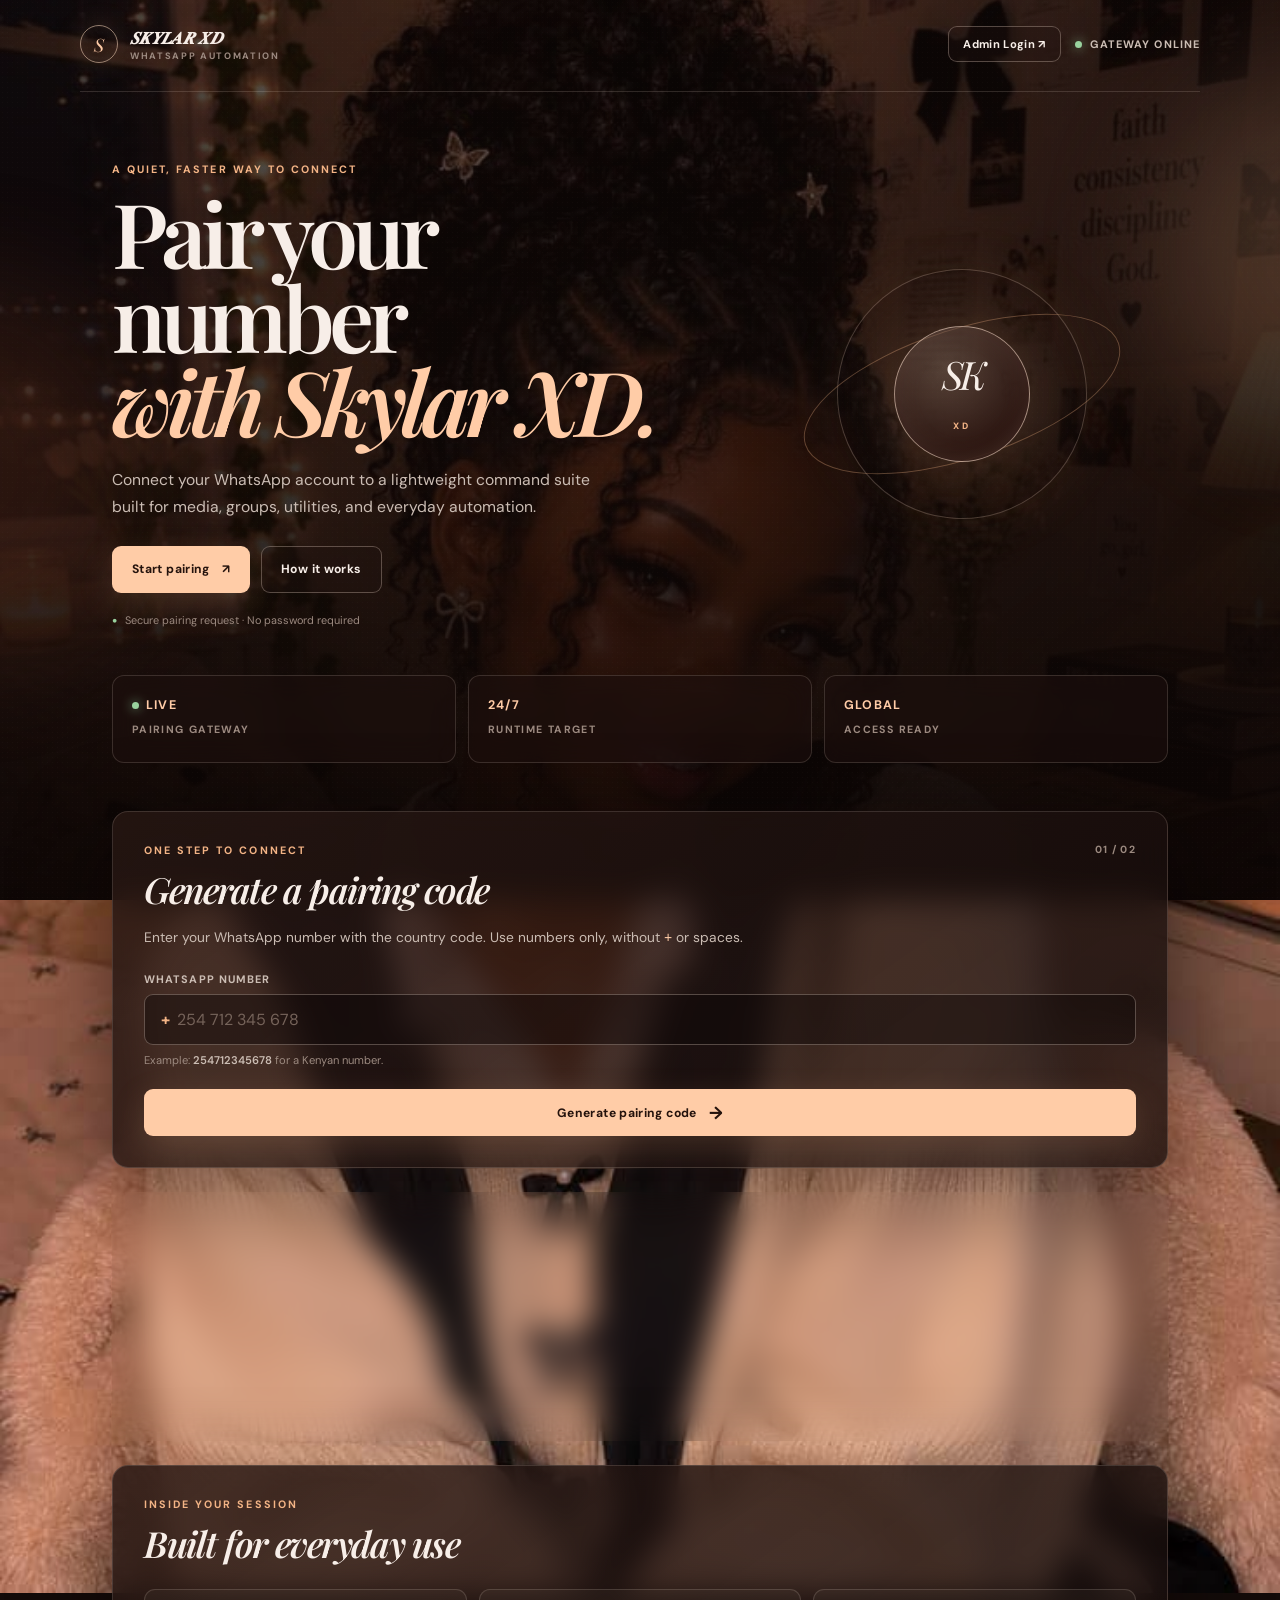
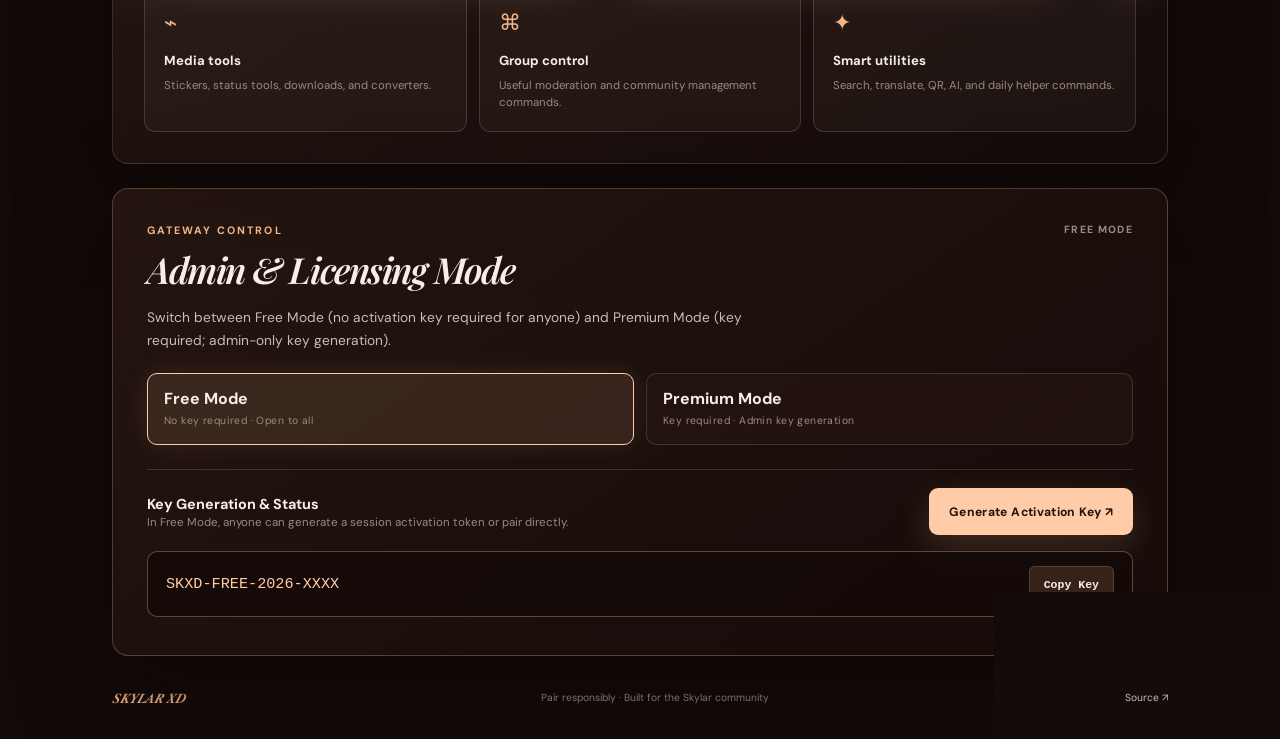
==== index.html @ b1ad7697 "Add Admin Login button to public portal header" ====
<!doctype html>
<html lang="en">
  <head>
    <meta charset="UTF-8" />
    <meta name="viewport" content="width=device-width, initial-scale=1.0" />
    <meta name="theme-color" content="#17100f" />
    <meta name="description" content="Skylar XD WhatsApp pairing portal." />
    <title>𝑺𝑲𝒀𝑳𝑨𝑹 𝑿𝑫 · Pairing Portal</title>
    <link rel="preconnect" href="https://fonts.googleapis.com" />
    <link rel="preconnect" href="https://fonts.gstatic.com" crossorigin />
    <link href="https://fonts.googleapis.com/css2?family=DM+Sans:wght@400;500;600;700&family=Playfair+Display:ital,wght@0,600;1,600;1,700&display=swap" rel="stylesheet" />
    <link rel="stylesheet" href="./styles.css" />
  </head>
  <body>
    <div class="ambient ambient-left" aria-hidden="true"></div>
    <div class="ambient ambient-right" aria-hidden="true"></div>
    <main class="shell">
      <header class="topbar">
        <a class="brand" href="./" aria-label="Skylar XD home">
          <span class="brand-mark">S</span>
          <span class="brand-copy">
            <strong>𝑺𝑲𝒀𝑳𝑨𝑹 𝑿𝑫</strong>
            <small>WHATSAPP AUTOMATION</small>
          </span>
        </a>
        <div style="display: flex; align-items: center; gap: 14px;">
          <a class="button ghost" href="./admin.html" style="min-height: 36px; padding: 0 14px; font-size: 0.7rem;">Admin Login ↗</a>
          <span class="online-pill"><i></i> Gateway online</span>
        </div>
      </header>

      <section class="hero" aria-labelledby="page-title">
        <div class="hero-copy">
          <p class="eyebrow">A quiet, faster way to connect</p>
          <h1 id="page-title">Pair your number<br /><em>with Skylar XD.</em></h1>
          <p class="hero-text">Connect your WhatsApp account to a lightweight command suite built for media, groups, utilities, and everyday automation.</p>
          <div class="hero-actions">
            <a class="button primary" href="#pair">Start pairing <span>↗</span></a>
            <a class="button ghost" href="#how-it-works">How it works</a>
          </div>
          <div class="micro-proof"><span>●</span> Secure pairing request · No password required</div>
        </div>
        <div class="hero-orbit" aria-hidden="true">
          <div class="orbit-ring ring-one"></div>
          <div class="orbit-ring ring-two"></div>
          <div class="orbit-core"><span>SK</span><small>XD</small></div>
        </div>
      </section>

      <section class="stat-row" aria-label="Skylar XD status">
        <article class="stat-card"><strong><i class="live-dot"></i>LIVE</strong><span>pairing gateway</span></article>
        <article class="stat-card"><strong>24/7</strong><span>runtime target</span></article>
        <article class="stat-card"><strong>GLOBAL</strong><span>access ready</span></article>
      </section>

      <section class="pair-card" id="pair" aria-labelledby="pair-title">
        <div class="section-heading">
          <div>
            <p class="eyebrow">One step to connect</p>
            <h2 id="pair-title">Generate a pairing code</h2>
          </div>
          <span class="step-badge">01 / 02</span>
        </div>
        <p class="section-text">Enter your WhatsApp number with the country code. Use numbers only, without <code>+</code> or spaces.</p>
        <form id="pair-form" novalidate>
          <label for="phone">WhatsApp number</label>
          <div class="phone-field">
            <span class="field-prefix">+</span>
            <input id="phone" name="phone" type="tel" inputmode="numeric" autocomplete="tel" placeholder="254 712 345 678" aria-describedby="phone-help" required />
          </div>
          <p class="field-help" id="phone-help">Example: <strong>254712345678</strong> for a Kenyan number.</p>
          <button class="button primary submit-button" id="submit-button" type="submit"><span>Generate pairing code</span><span class="button-arrow">→</span></button>
        </form>
        <div class="status-box" id="status-box" role="status" aria-live="polite" hidden></div>
        <div class="code-box" id="code-box" hidden>
          <span class="code-label">Your WhatsApp pairing code</span>
          <strong id="code-value">--------</strong>
          <p>Open WhatsApp → Linked devices → Link a device → Link with phone number.</p>
          <button class="copy-button" id="copy-code" type="button">Copy code</button>
        </div>
        <div class="fallback-box" id="fallback-box" hidden>
          <strong>Pairing gateway needs attention.</strong>
          <p>The portal could not reach the live pairing service. You can continue through the Telegram gateway while the connection is restored.</p>
          <a class="button telegram" href="https://t.me/blacklordProjects_bot?start=skylar" target="_blank" rel="noopener noreferrer">Continue in Telegram <span>↗</span></a>
        </div>
      </section>

      <section class="how-section" id="how-it-works" aria-labelledby="how-title">
        <div class="section-heading compact">
          <div>
            <p class="eyebrow">Simple by design</p>
            <h2 id="how-title">How pairing works</h2>
          </div>
          <span class="section-note">Takes about a minute</span>
        </div>
        <div class="steps">
          <article class="step"><span>01</span><div><strong>Enter your number</strong><p>Use the full international format without the plus sign.</p></div></article>
          <article class="step"><span>02</span><div><strong>Receive the code</strong><p>Copy the short code returned by the Skylar gateway.</p></div></article>
          <article class="step"><span>03</span><div><strong>Link in WhatsApp</strong><p>Confirm the code under Linked devices and start using Skylar XD.</p></div></article>
        </div>
      </section>

      <section class="feature-section" aria-labelledby="feature-title">
        <div class="section-heading compact">
          <div>
            <p class="eyebrow">Inside your session</p>
            <h2 id="feature-title">Built for everyday use</h2>
          </div>
        </div>
        <div class="feature-grid">
          <article><span class="feature-icon">⌁</span><strong>Media tools</strong><p>Stickers, status tools, downloads, and converters.</p></article>
          <article><span class="feature-icon">⌘</span><strong>Group control</strong><p>Useful moderation and community management commands.</p></article>
          <article><span class="feature-icon">✦</span><strong>Smart utilities</strong><p>Search, translate, QR, AI, and daily helper commands.</p></article>
        </div>
      </section>

      <section class="admin-card" id="admin-section" aria-labelledby="admin-title">
        <div class="section-heading">
          <div>
            <p class="eyebrow">Gateway Control</p>
            <h2 id="admin-title">Admin &amp; Licensing Mode</h2>
          </div>
          <span class="step-badge" id="mode-badge">FREE MODE</span>
        </div>
        <p class="section-text">Switch between Free Mode (no activation key required for anyone) and Premium Mode (key required; admin-only key generation).</p>
        
        <div class="mode-toggle-group">
          <button class="mode-btn active" id="mode-free-btn" type="button">
            <strong>Free Mode</strong>
            <small>No key required · Open to all</small>
          </button>
          <button class="mode-btn" id="mode-premium-btn" type="button">
            <strong>Premium Mode</strong>
            <small>Key required · Admin key generation</small>
          </button>
        </div>

        <div class="admin-panel" id="admin-panel">
          <div class="admin-row">
            <div>
              <strong style="font-size: 0.9rem;" id="admin-action-title">Key Generation &amp; Status</strong>
              <p class="admin-hint" id="admin-action-desc">In Free Mode, anyone can generate a session activation token or pair directly.</p>
            </div>
            <button class="button primary" id="generate-key-btn" type="button">Generate Activation Key ↗</button>
          </div>

          <div class="key-output" id="key-output-box" hidden>
            <span id="generated-key-text">SKXD-FREE-2026-XXXX</span>
            <button id="copy-key-btn" type="button">Copy Key</button>
          </div>
        </div>
      </section>

      <footer class="footer"><span>𝑺𝑲𝒀𝑳𝑨𝑹 𝑿𝑫</span><span>Pair responsibly · Built for the Skylar community</span><a href="https://github.com/blacklorddev15/skylar" target="_blank" rel="noopener noreferrer">Source ↗</a></footer>
    </main>
    <script src="./script.js" defer></script>
  </body>
</html>
---- styles.css ----
:root {
  --ink: #f7eee8;
  --muted: #cbbdb4;
  --soft: #9c8a80;
  --line: rgba(255, 234, 219, 0.15);
  --line-strong: rgba(255, 234, 219, 0.28);
  --accent: #f3b486;
  --accent-strong: #ffcca7;
  --deep: #190f0d;
  --panel: rgba(30, 18, 16, 0.75);
  --panel-strong: rgba(38, 23, 20, 0.9);
  --shadow: 0 30px 90px rgba(9, 3, 2, 0.5);
  --ease-out: cubic-bezier(0.23, 1, 0.32, 1);
}

* { box-sizing: border-box; }
html { scroll-behavior: smooth; }
body {
  margin: 0;
  min-width: 320px;
  min-height: 100vh;
  color: var(--ink);
  background: #130b09 url('./background.jpg') center 14% / cover fixed no-repeat;
  font-family: 'DM Sans', Arial, sans-serif;
  -webkit-font-smoothing: antialiased;
}
body::before {
  content: '';
  position: fixed;
  inset: 0;
  z-index: -2;
  background:
    linear-gradient(180deg, rgba(17, 9, 7, 0.46) 0%, rgba(17, 9, 7, 0.68) 44%, rgba(12, 6, 5, 0.94) 100%),
    linear-gradient(90deg, rgba(12, 6, 5, 0.62), rgba(12, 6, 5, 0.18) 52%, rgba(12, 6, 5, 0.76));
}
body::after {
  content: '';
  position: fixed;
  inset: 0;
  z-index: -1;
  pointer-events: none;
  background-image: radial-gradient(rgba(255, 229, 207, 0.16) 0.7px, transparent 0.7px);
  background-size: 5px 5px;
  opacity: 0.14;
  mix-blend-mode: screen;
}
a { color: inherit; }
button, input { font: inherit; }
button { cursor: pointer; }

.shell {
  width: min(1120px, calc(100% - 40px));
  margin: 0 auto;
  padding: 25px 0 34px;
}
.topbar {
  display: flex;
  align-items: center;
  justify-content: space-between;
  gap: 20px;
  padding: 0 0 28px;
  border-bottom: 1px solid var(--line);
}
.brand { display: inline-flex; align-items: center; gap: 12px; text-decoration: none; }
.brand-mark {
  display: grid;
  width: 38px;
  height: 38px;
  place-items: center;
  border: 1px solid rgba(255, 219, 192, 0.55);
  border-radius: 50%;
  color: var(--accent-strong);
  font-family: 'Playfair Display', Georgia, serif;
  font-size: 1.15rem;
  font-style: italic;
  box-shadow: 0 0 28px rgba(243, 180, 134, 0.15), inset 0 0 18px rgba(243, 180, 134, 0.08);
}
.brand-copy { display: grid; gap: 2px; }
.brand-copy strong { font-family: 'Playfair Display', Georgia, serif; font-size: 1.06rem; font-style: italic; letter-spacing: 0.02em; }
.brand-copy small { color: var(--soft); font-size: 0.58rem; font-weight: 700; letter-spacing: 0.18em; }
.online-pill { display: inline-flex; align-items: center; gap: 8px; color: var(--muted); font-size: 0.68rem; font-weight: 700; letter-spacing: 0.1em; text-transform: uppercase; }
.online-pill i, .live-dot { display: inline-block; width: 7px; height: 7px; border-radius: 50%; background: #99d29e; box-shadow: 0 0 12px rgba(153, 210, 158, 0.85); }

.hero {
  display: grid;
  grid-template-columns: minmax(0, 1fr) minmax(260px, 0.7fr);
  align-items: center;
  gap: 56px;
  min-height: 460px;
  padding: 70px 32px 48px;
}
.eyebrow { margin: 0 0 14px; color: var(--accent); font-size: 0.67rem; font-weight: 700; letter-spacing: 0.19em; text-transform: uppercase; }
.hero h1, h2 { font-family: 'Playfair Display', Georgia, serif; }
.hero h1 { max-width: 640px; margin: 0; font-size: clamp(3.1rem, 7vw, 6.45rem); font-weight: 600; letter-spacing: -0.065em; line-height: 0.94; }
.hero h1 em { color: var(--accent-strong); font-weight: 600; }
.hero-text { max-width: 500px; margin: 24px 0 25px; color: var(--muted); font-size: 0.98rem; line-height: 1.72; }
.hero-actions { display: flex; flex-wrap: wrap; gap: 11px; }
.button { display: inline-flex; align-items: center; justify-content: center; gap: 12px; min-height: 47px; padding: 0 19px; border: 1px solid transparent; border-radius: 9px; font-size: 0.76rem; font-weight: 700; letter-spacing: 0.03em; text-decoration: none; transition: transform 160ms var(--ease-out), border-color 160ms var(--ease-out), background 160ms var(--ease-out), box-shadow 160ms var(--ease-out); }
.button:hover { transform: translateY(-2px); }
.button:active { transform: scale(0.97); }
.button.primary { color: #24120c; background: var(--accent-strong); box-shadow: 0 12px 34px rgba(243, 180, 134, 0.18); }
.button.primary:hover { background: #ffe0c6; box-shadow: 0 16px 42px rgba(243, 180, 134, 0.26); }
.button.ghost { color: var(--ink); border-color: var(--line-strong); background: rgba(36, 22, 19, 0.35); }
.button.ghost:hover { border-color: rgba(255, 234, 219, 0.55); background: rgba(52, 29, 24, 0.52); }
.button.telegram { color: #22140f; background: #d9b99f; }
.micro-proof { display: flex; align-items: center; gap: 8px; margin-top: 20px; color: var(--soft); font-size: 0.68rem; }
.micro-proof span { color: #99d29e; font-size: 0.55rem; }
.hero-orbit { position: relative; min-height: 310px; display: grid; place-items: center; }
.orbit-ring { position: absolute; border: 1px solid rgba(255, 220, 199, 0.23); border-radius: 50%; transform: rotate(-18deg); }
.ring-one { width: 250px; height: 250px; box-shadow: 0 0 60px rgba(243, 180, 134, 0.07); }
.ring-two { width: 330px; height: 130px; border-color: rgba(243, 180, 134, 0.32); }
.orbit-core { display: grid; place-items: center; width: 136px; height: 136px; z-index: 1; border: 1px solid rgba(255, 226, 205, 0.58); border-radius: 50%; background: radial-gradient(circle at 38% 30%, rgba(255, 220, 194, 0.23), rgba(45, 23, 18, 0.92) 68%); box-shadow: 0 0 70px rgba(243, 180, 134, 0.23), inset 0 0 26px rgba(255, 220, 194, 0.1); }
.orbit-core span { font-family: 'Playfair Display', Georgia, serif; font-size: 2.45rem; font-style: italic; letter-spacing: -0.09em; }
.orbit-core small { margin-top: -29px; color: var(--accent); font-size: 0.57rem; font-weight: 800; letter-spacing: 0.35em; }

.stat-row { display: grid; grid-template-columns: repeat(3, 1fr); gap: 12px; padding: 0 32px 48px; }
.stat-card { display: grid; gap: 6px; min-height: 88px; padding: 18px 19px; border: 1px solid var(--line); border-radius: 12px; background: rgba(30, 17, 14, 0.58); backdrop-filter: blur(13px); }
.stat-card strong { display: inline-flex; align-items: center; gap: 7px; color: var(--accent-strong); font-size: 0.78rem; letter-spacing: 0.1em; }
.stat-card span { color: var(--soft); font-size: 0.66rem; font-weight: 700; letter-spacing: 0.13em; text-transform: uppercase; }

.pair-card, .how-section, .feature-section { margin: 0 32px 24px; padding: 31px; border: 1px solid var(--line); border-radius: 16px; background: linear-gradient(145deg, rgba(39, 23, 19, 0.83), rgba(21, 12, 11, 0.76)); box-shadow: var(--shadow); backdrop-filter: blur(16px); }
.section-heading { display: flex; align-items: start; justify-content: space-between; gap: 20px; }
.section-heading.compact { align-items: end; }
.section-heading h2 { margin: 0; font-size: clamp(1.65rem, 4vw, 2.25rem); font-style: italic; font-weight: 600; letter-spacing: -0.04em; }
.section-heading .eyebrow { margin-bottom: 8px; }
.section-text { max-width: 650px; margin: 13px 0 22px; color: var(--muted); font-size: 0.86rem; line-height: 1.65; }
.step-badge, .section-note { color: var(--soft); font-size: 0.65rem; font-weight: 700; letter-spacing: 0.13em; text-transform: uppercase; white-space: nowrap; }
code { color: var(--accent-strong); font-family: monospace; }
label { display: block; margin-bottom: 8px; color: var(--muted); font-size: 0.68rem; font-weight: 700; letter-spacing: 0.1em; text-transform: uppercase; }
.phone-field { display: flex; align-items: center; border: 1px solid var(--line-strong); border-radius: 9px; background: rgba(14, 8, 7, 0.45); transition: border-color 160ms var(--ease-out), box-shadow 160ms var(--ease-out); }
.phone-field:focus-within { border-color: var(--accent); box-shadow: 0 0 0 4px rgba(243, 180, 134, 0.1); }
.field-prefix { padding-left: 16px; color: var(--accent); font-size: 1rem; font-weight: 700; }
input { width: 100%; border: 0; outline: 0; padding: 14px 16px 14px 7px; color: var(--ink); background: transparent; font-size: 1rem; }
input::placeholder { color: #75635a; }
.field-help { margin: 8px 0 0; color: var(--soft); font-size: 0.7rem; }
.field-help strong { color: var(--muted); font-weight: 600; }
.submit-button { width: 100%; margin-top: 22px; }
.button-arrow { font-size: 1.1rem; }
.status-box, .code-box, .fallback-box { margin-top: 16px; border-radius: 11px; padding: 15px 16px; }
.status-box { color: var(--muted); border: 1px solid var(--line); background: rgba(255, 235, 220, 0.04); font-size: 0.78rem; }
.status-box.success { color: #b7e5b8; border-color: rgba(153, 210, 158, 0.35); background: rgba(153, 210, 158, 0.08); }
.status-box.error { color: #ffc2b0; border-color: rgba(255, 151, 124, 0.32); background: rgba(255, 151, 124, 0.07); }
.code-box { text-align: center; border: 1px solid rgba(243, 180, 134, 0.52); background: rgba(243, 180, 134, 0.08); }
.code-label { display: block; color: var(--muted); font-size: 0.64rem; font-weight: 700; letter-spacing: 0.14em; text-transform: uppercase; }
.code-box strong { display: block; margin: 11px 0 7px; color: var(--accent-strong); font-family: monospace; font-size: clamp(1.8rem, 7vw, 2.6rem); letter-spacing: 0.18em; }
.code-box p, .fallback-box p { margin: 0 auto 13px; color: var(--muted); font-size: 0.75rem; line-height: 1.55; }
.copy-button { border: 1px solid rgba(243, 180, 134, 0.44); border-radius: 7px; padding: 9px 13px; color: var(--accent-strong); background: transparent; font-size: 0.72rem; font-weight: 700; }
.copy-button:hover { background: rgba(243, 180, 134, 0.1); }
.fallback-box { border: 1px solid rgba(255, 151, 124, 0.3); background: rgba(255, 151, 124, 0.06); }
.fallback-box strong { display: block; margin-bottom: 7px; color: #ffd1bd; font-size: 0.8rem; }
.fallback-box .button { margin-top: 2px; }

.steps { display: grid; grid-template-columns: repeat(3, 1fr); gap: 12px; margin-top: 22px; }
.step { display: grid; grid-template-columns: auto 1fr; gap: 12px; padding: 17px; border: 1px solid var(--line); border-radius: 11px; background: rgba(255, 232, 216, 0.035); }
.step > span { color: var(--accent); font-family: monospace; font-size: 0.72rem; font-weight: 700; }
.step strong { display: block; font-size: 0.78rem; }
.step p { margin: 7px 0 0; color: var(--soft); font-size: 0.7rem; line-height: 1.5; }
.feature-grid { display: grid; grid-template-columns: repeat(3, 1fr); gap: 12px; margin-top: 22px; }
.feature-grid article { padding: 19px; border: 1px solid var(--line); border-radius: 11px; background: rgba(255, 232, 216, 0.035); }
.feature-icon { display: block; margin-bottom: 15px; color: var(--accent); font-size: 1.35rem; }
.feature-grid strong { display: block; font-size: 0.82rem; }
.feature-grid p { margin: 8px 0 0; color: var(--soft); font-size: 0.71rem; line-height: 1.55; }
.footer { display: flex; align-items: center; justify-content: space-between; gap: 16px; margin: 31px 32px 0; color: var(--soft); font-size: 0.64rem; }
.footer span:first-child { color: var(--accent); font-family: 'Playfair Display', Georgia, serif; font-size: 0.86rem; font-style: italic; }
.footer a { color: var(--muted); text-decoration: none; }
.footer a:hover { color: var(--accent-strong); }
.ambient { position: fixed; z-index: -1; width: 360px; height: 360px; border-radius: 50%; pointer-events: none; filter: blur(65px); opacity: 0.2; }
.ambient-left { left: -220px; top: 32%; background: #a05238; }
.ambient-right { right: -240px; top: 8%; background: #efb58b; }

@media (max-width: 820px) {
  .hero { grid-template-columns: 1fr; gap: 24px; padding: 52px 0 36px; }
  .hero-orbit { min-height: 210px; }
  .ring-one { width: 190px; height: 190px; }
  .ring-two { width: 250px; height: 100px; }
  .orbit-core { width: 108px; height: 108px; }
  .orbit-core span { font-size: 2rem; }
}
@media (max-width: 680px) {
  .shell { width: min(100% - 24px, 560px); padding-top: 15px; }
  .topbar { padding-bottom: 18px; }
  .online-pill { font-size: 0.55rem; }
  .hero h1 { font-size: clamp(2.85rem, 15vw, 4.6rem); }
  .hero-text { font-size: 0.86rem; }
  .stat-row { grid-template-columns: 1fr; gap: 8px; padding: 0 0 27px; }
  .stat-card { min-height: 66px; padding: 14px 16px; }
  .pair-card, .how-section, .feature-section { margin: 0 0 16px; padding: 22px 18px; border-radius: 13px; }
  .steps, .feature-grid { grid-template-columns: 1fr; gap: 8px; }
  .footer { flex-direction: column; align-items: flex-start; margin: 24px 0 0; }
}
@media (prefers-reduced-motion: no-preference) {
  .hero-copy { animation: rise 560ms var(--ease-out) both; }
  .hero-orbit { animation: rise 700ms 80ms var(--ease-out) both; }
  .pair-card { animation: rise 700ms 130ms var(--ease-out) both; }
  @keyframes rise { from { opacity: 0; transform: translateY(14px); } to { opacity: 1; transform: translateY(0); } }
}

.admin-card {
  margin: 0 32px 32px;
  padding: 34px 34px 38px;
  border: 1px solid rgba(243, 180, 134, 0.28);
  border-radius: 16px;
  background: linear-gradient(145deg, rgba(38, 22, 18, 0.88), rgba(22, 12, 10, 0.94));
  box-shadow: var(--shadow);
  backdrop-filter: blur(14px);
}
.mode-toggle-group {
  display: grid;
  grid-template-columns: repeat(2, 1fr);
  gap: 12px;
  margin: 22px 0 24px;
}
.mode-btn {
  display: flex;
  flex-direction: column;
  gap: 5px;
  min-height: 72px;
  padding: 14px 16px;
  border: 1px solid var(--line);
  border-radius: 10px;
  background: rgba(45, 25, 21, 0.4);
  color: var(--ink);
  text-align: left;
  transition: all 160ms var(--ease-out);
}
.mode-btn small {
  color: var(--soft);
  font-size: 0.65rem;
  letter-spacing: 0.04em;
}
.mode-btn.active {
  border-color: var(--accent-strong);
  background: rgba(243, 180, 134, 0.12);
  box-shadow: 0 0 24px rgba(243, 180, 134, 0.12);
}
.admin-panel {
  display: grid;
  gap: 16px;
  padding-top: 18px;
  border-top: 1px solid var(--line);
}
.admin-row {
  display: flex;
  flex-wrap: wrap;
  align-items: center;
  justify-content: space-between;
  gap: 16px;
}
.key-output {
  display: flex;
  align-items: center;
  justify-content: space-between;
  gap: 12px;
  padding: 14px 18px;
  border: 1px solid rgba(243, 180, 134, 0.35);
  border-radius: 10px;
  background: rgba(20, 10, 8, 0.85);
  font-family: monospace;
  font-size: 0.95rem;
  color: var(--accent-strong);
  word-break: break-all;
}
.key-output button {
  min-height: 36px;
  padding: 0 14px;
  border: 1px solid var(--line);
  border-radius: 6px;
  background: rgba(243, 180, 134, 0.15);
  color: var(--ink);
  font-size: 0.72rem;
  font-weight: 700;
}
.admin-hint {
  color: var(--soft);
  font-size: 0.72rem;
  line-height: 1.5;
  margin: 0;
}
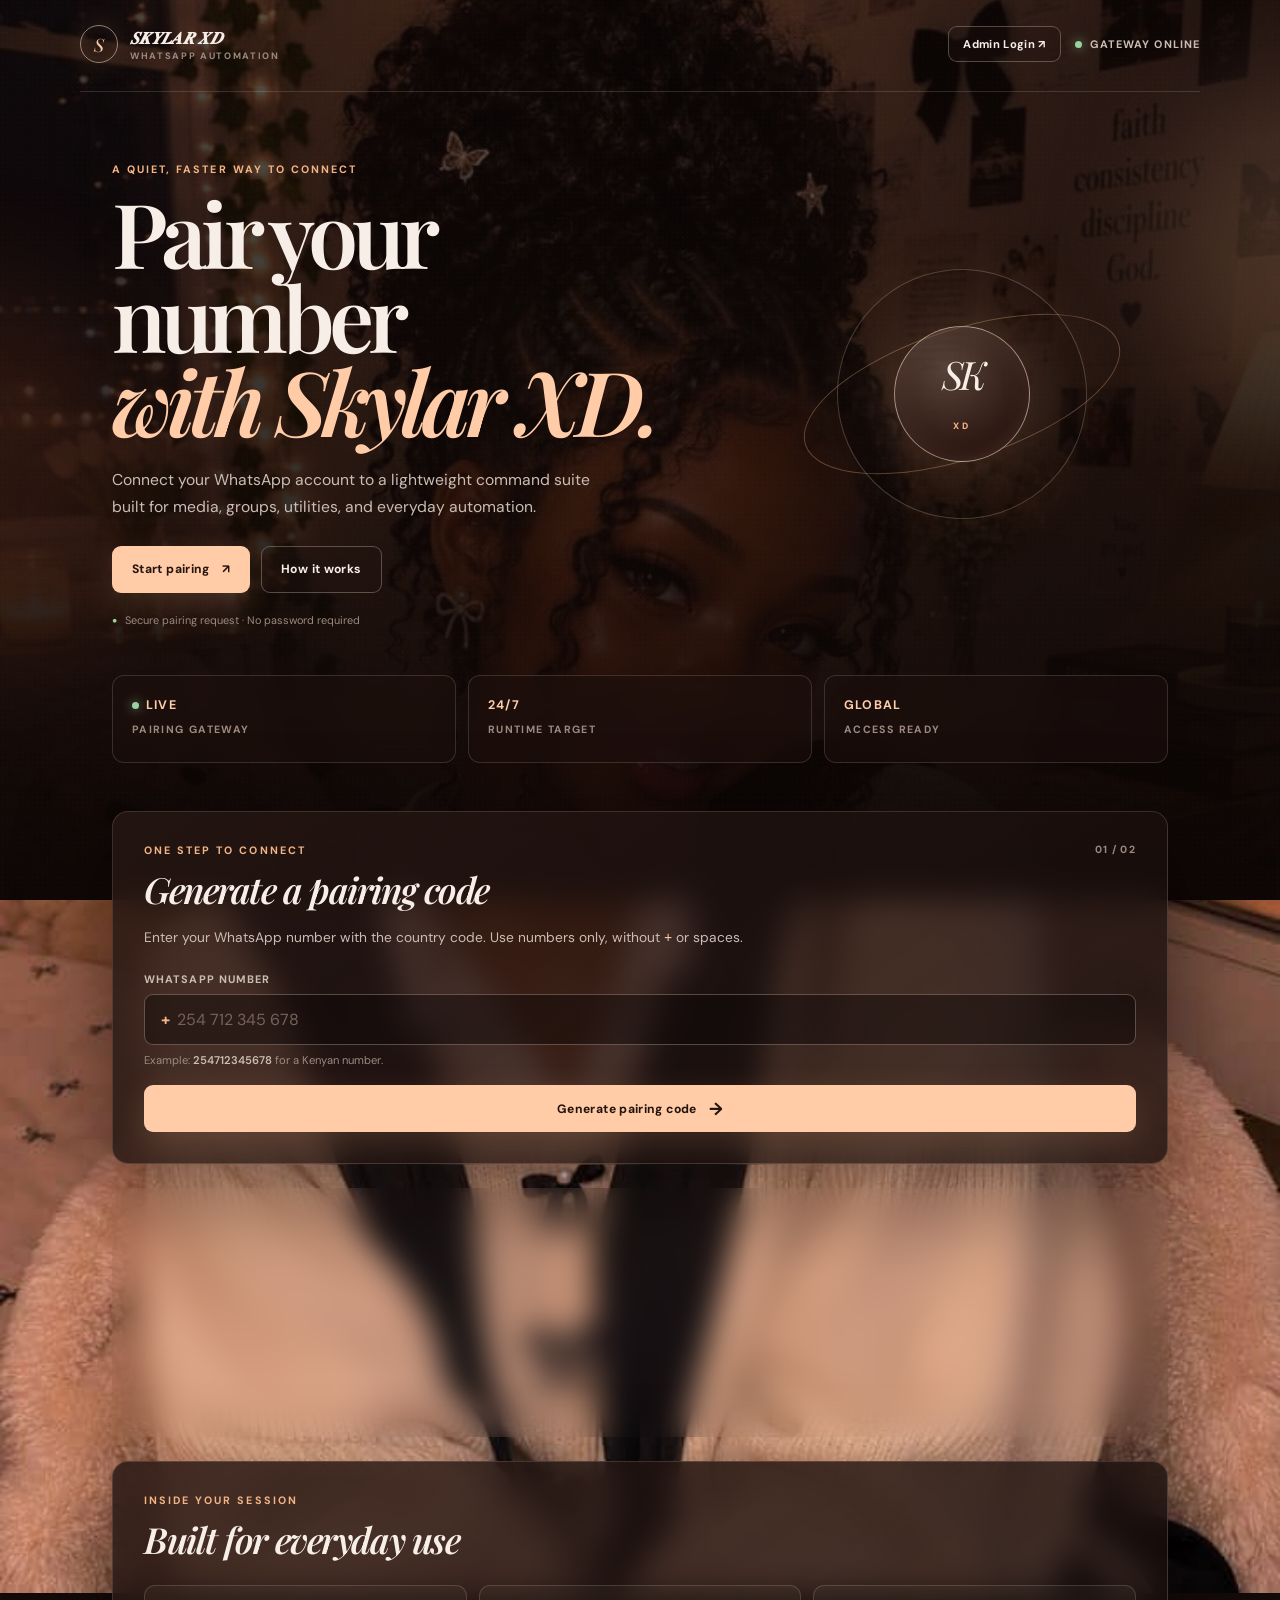
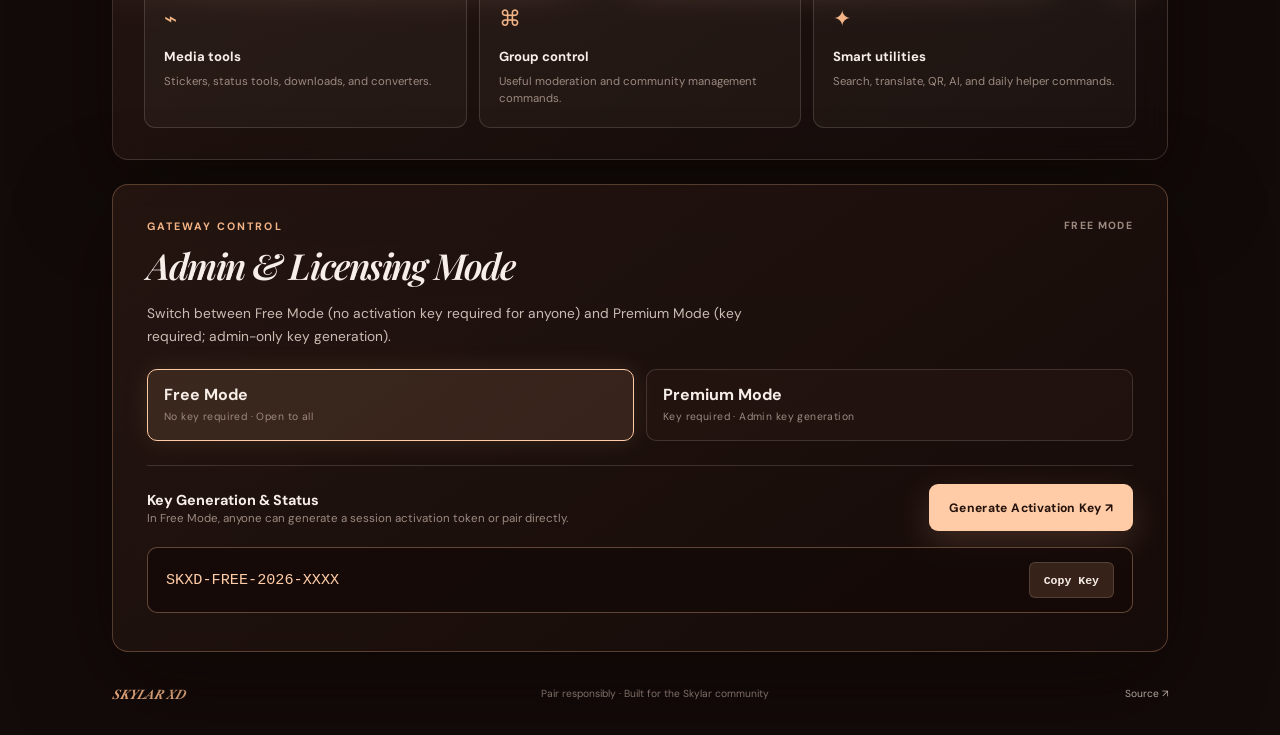
==== commit f5541004: "Add admin licensing switcher and conditional public activation key input" ====
--- a/index.html
+++ b/index.html
@@ -69,7 +69,14 @@
             <input id="phone" name="phone" type="tel" inputmode="numeric" autocomplete="tel" placeholder="254 712 345 678" aria-describedby="phone-help" required />
           </div>
           <p class="field-help" id="phone-help">Example: <strong>254712345678</strong> for a Kenyan number.</p>
-          <button class="button primary submit-button" id="submit-button" type="submit"><span>Generate pairing code</span><span class="button-arrow">→</span></button>
+
+          <div id="activation-key-group" style="margin-top: 18px;" hidden>
+            <label for="activation-key" style="display: block; font-size: 0.78rem; font-weight: 700; letter-spacing: 0.08em; text-transform: uppercase; color: var(--accent-strong); margin-bottom: 8px;">Activation Key (Required in Premium Mode)</label>
+            <input id="activation-key" name="activationKey" type="text" placeholder="SKXD-PREM-2026-XXXX" style="width: 100%; padding: 13px 16px; border: 1px solid rgba(243, 180, 134, 0.4); border-radius: 9px; background: rgba(20, 10, 8, 0.85); color: var(--ink); font-family: monospace; outline: none;" />
+            <p class="field-help" style="margin-top: 6px;">Contact the administrator to obtain a valid premium activation key.</p>
+          </div>
+
+          <button class="button primary submit-button" id="submit-button" type="submit" style="margin-top: 18px;"><span>Generate pairing code</span><span class="button-arrow">→</span></button>
         </form>
         <div class="status-box" id="status-box" role="status" aria-live="polite" hidden></div>
         <div class="code-box" id="code-box" hidden>
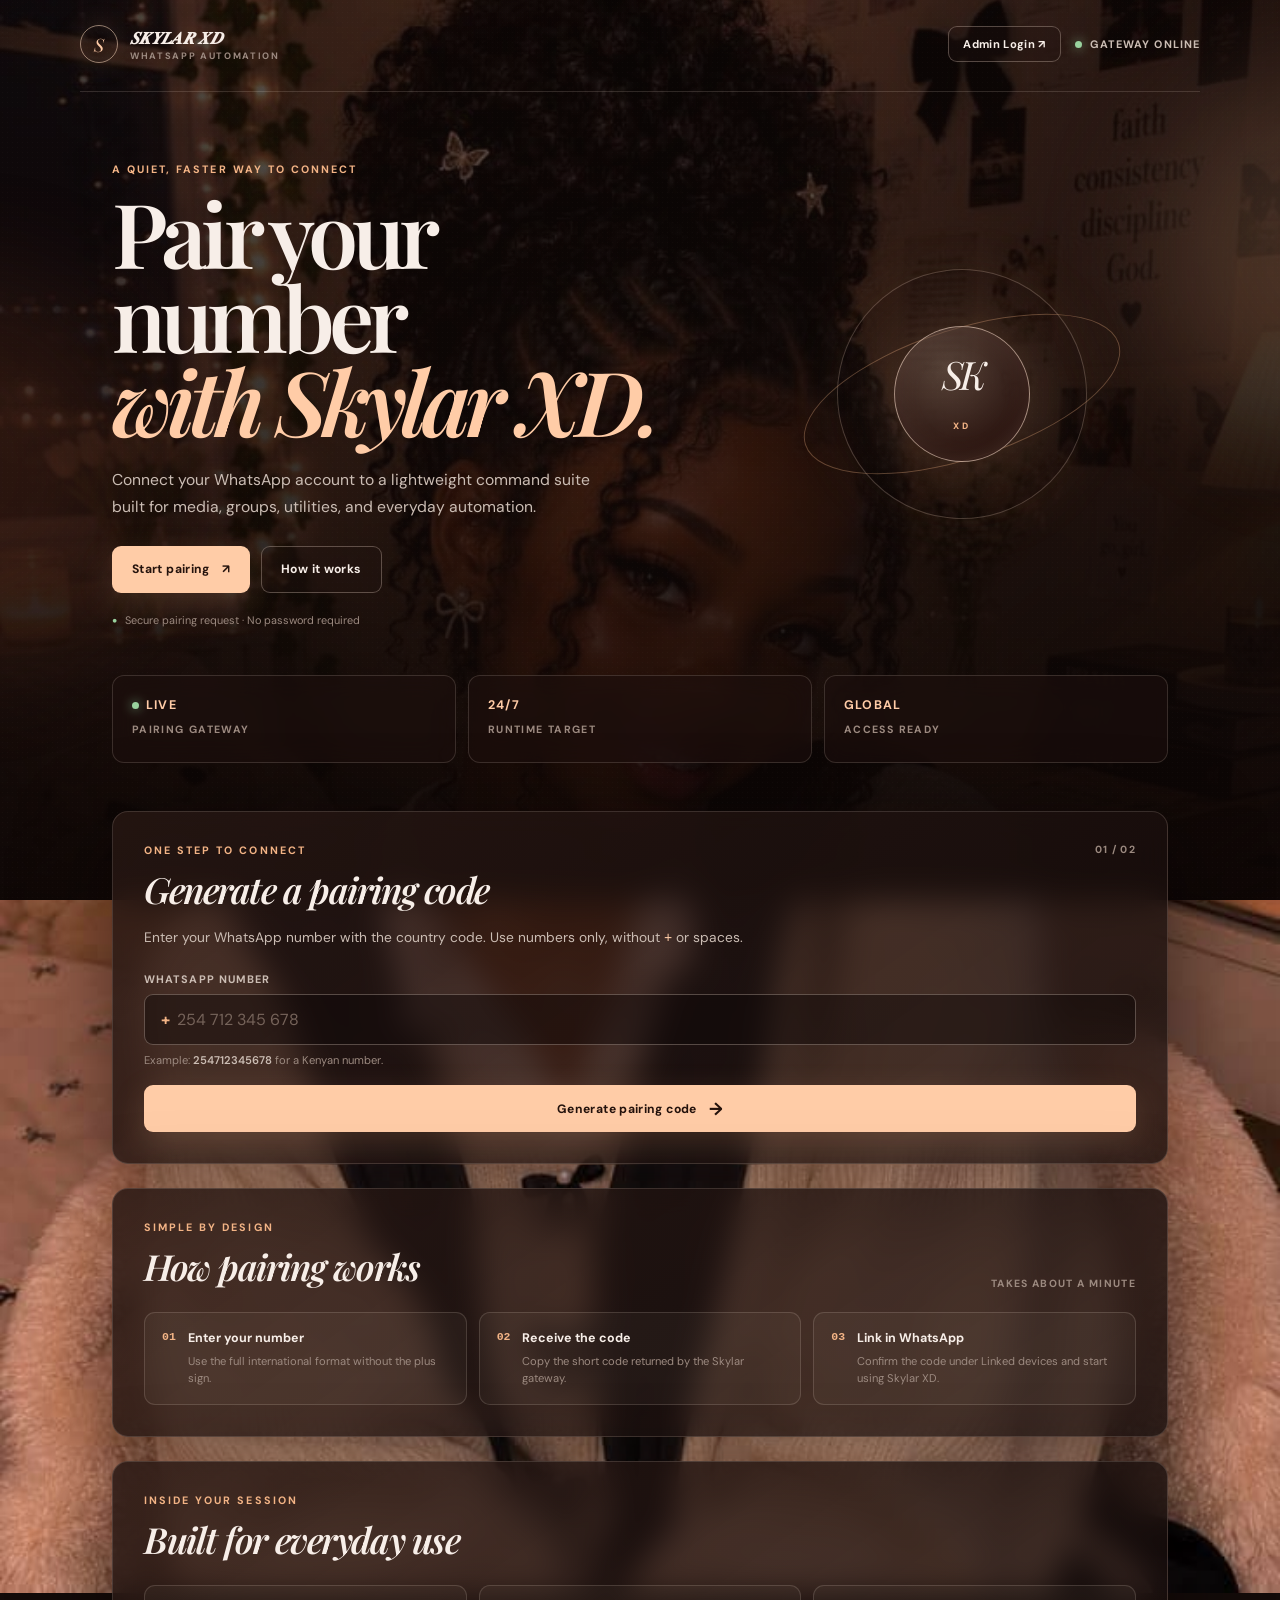
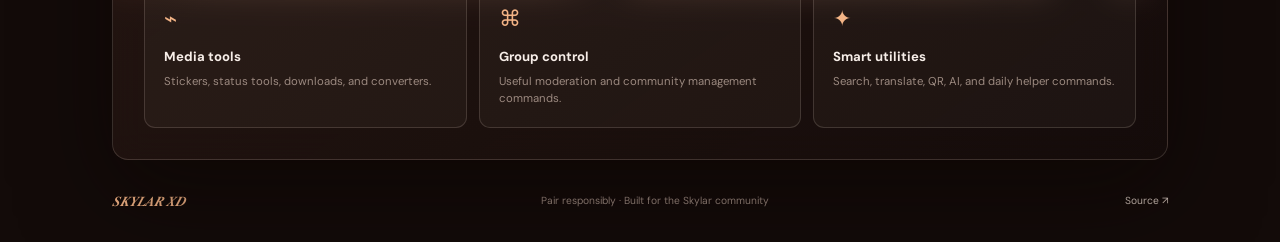
==== commit 4e5e38c3: "Remove Admin and Licensing card from public landing page index.html" ====
--- a/index.html
+++ b/index.html
@@ -121,42 +121,7 @@
         </div>
       </section>
 
-      <section class="admin-card" id="admin-section" aria-labelledby="admin-title">
-        <div class="section-heading">
-          <div>
-            <p class="eyebrow">Gateway Control</p>
-            <h2 id="admin-title">Admin &amp; Licensing Mode</h2>
-          </div>
-          <span class="step-badge" id="mode-badge">FREE MODE</span>
-        </div>
-        <p class="section-text">Switch between Free Mode (no activation key required for anyone) and Premium Mode (key required; admin-only key generation).</p>
-        
-        <div class="mode-toggle-group">
-          <button class="mode-btn active" id="mode-free-btn" type="button">
-            <strong>Free Mode</strong>
-            <small>No key required · Open to all</small>
-          </button>
-          <button class="mode-btn" id="mode-premium-btn" type="button">
-            <strong>Premium Mode</strong>
-            <small>Key required · Admin key generation</small>
-          </button>
-        </div>
 
-        <div class="admin-panel" id="admin-panel">
-          <div class="admin-row">
-            <div>
-              <strong style="font-size: 0.9rem;" id="admin-action-title">Key Generation &amp; Status</strong>
-              <p class="admin-hint" id="admin-action-desc">In Free Mode, anyone can generate a session activation token or pair directly.</p>
-            </div>
-            <button class="button primary" id="generate-key-btn" type="button">Generate Activation Key ↗</button>
-          </div>
-
-          <div class="key-output" id="key-output-box" hidden>
-            <span id="generated-key-text">SKXD-FREE-2026-XXXX</span>
-            <button id="copy-key-btn" type="button">Copy Key</button>
-          </div>
-        </div>
-      </section>
 
       <footer class="footer"><span>𝑺𝑲𝒀𝑳𝑨𝑹 𝑿𝑫</span><span>Pair responsibly · Built for the Skylar community</span><a href="https://github.com/blacklorddev15/skylar" target="_blank" rel="noopener noreferrer">Source ↗</a></footer>
     </main>
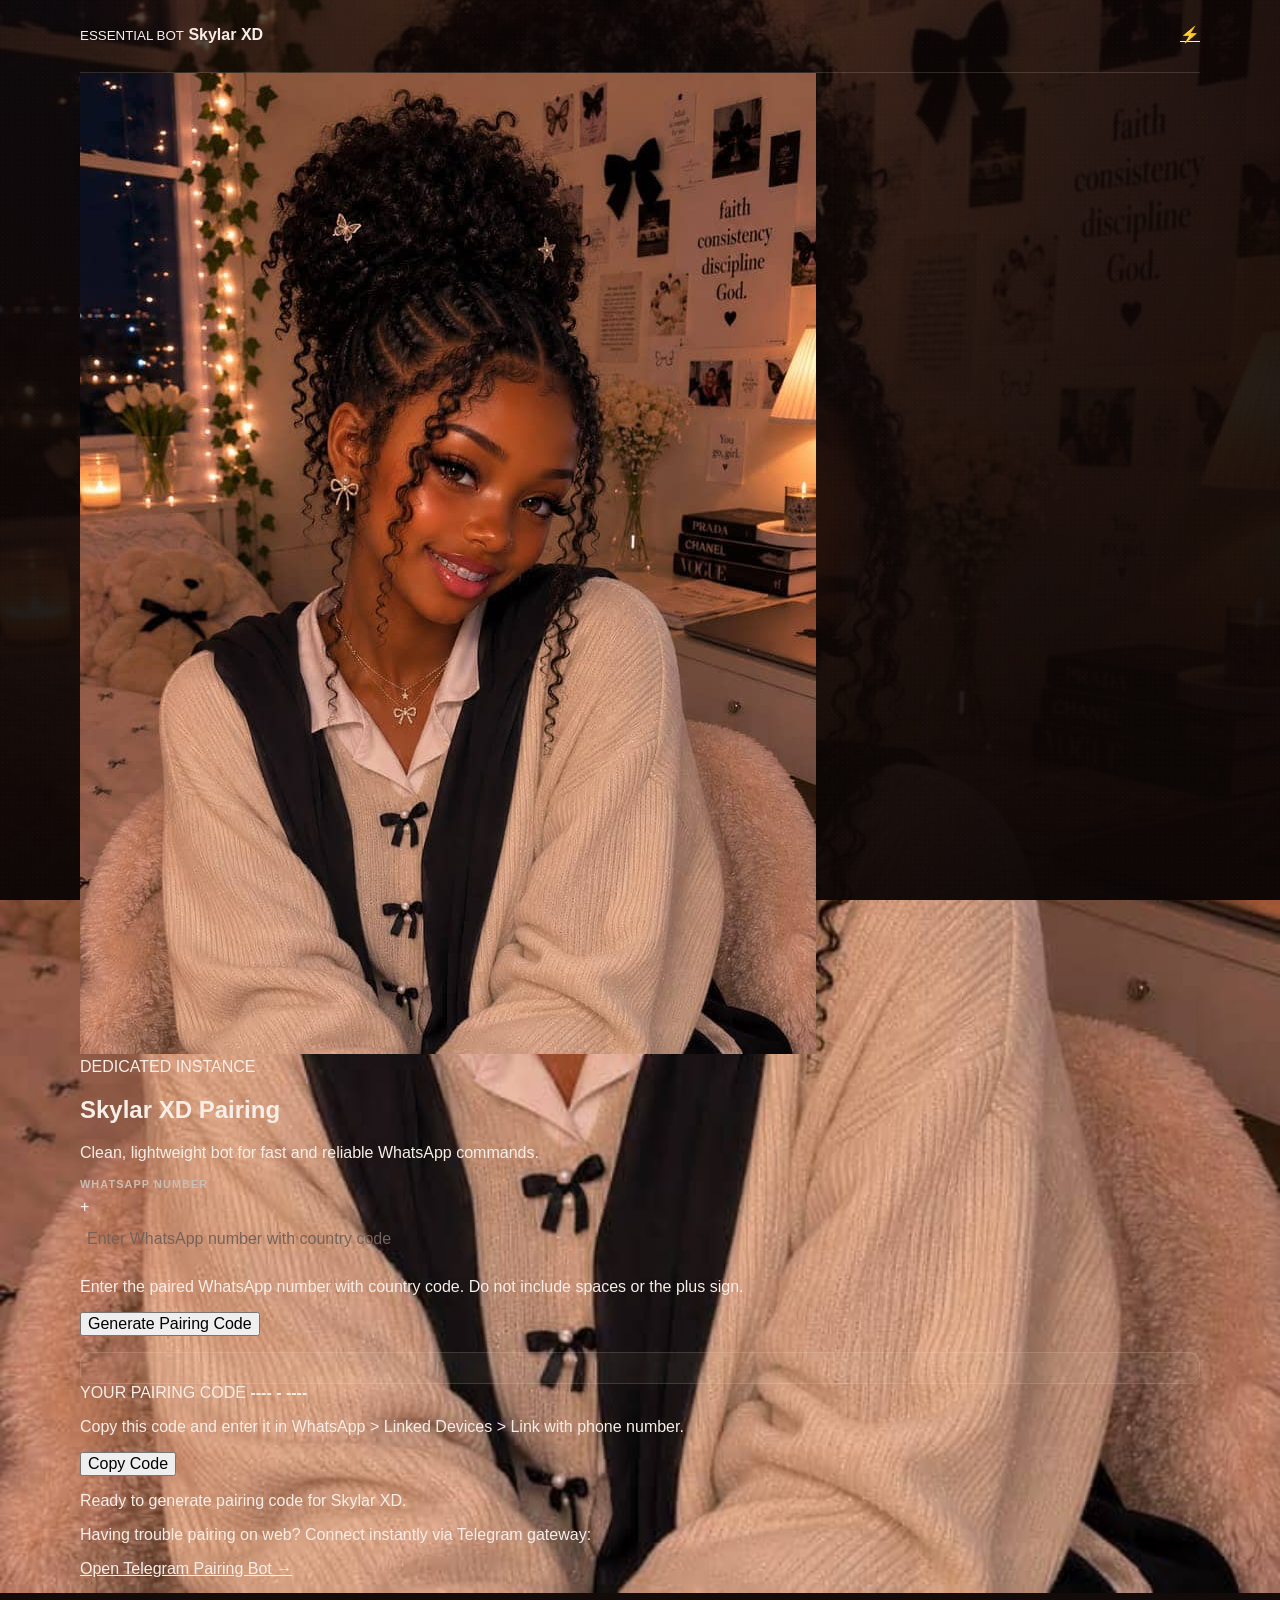
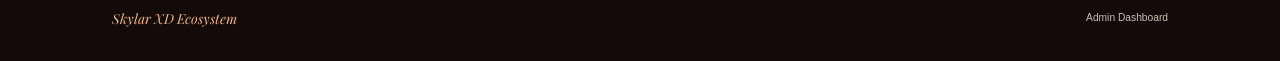
==== commit fd88252f: "Adopt Rita-style mobile card layout and artwork" ====
--- a/index.html
+++ b/index.html
@@ -1,130 +1,77 @@
-<!doctype html>
+<!DOCTYPE html>
 <html lang="en">
-  <head>
-    <meta charset="UTF-8" />
-    <meta name="viewport" content="width=device-width, initial-scale=1.0" />
-    <meta name="theme-color" content="#17100f" />
-    <meta name="description" content="Skylar XD WhatsApp pairing portal." />
-    <title>𝑺𝑲𝒀𝑳𝑨𝑹 𝑿𝑫 · Pairing Portal</title>
-    <link rel="preconnect" href="https://fonts.googleapis.com" />
-    <link rel="preconnect" href="https://fonts.gstatic.com" crossorigin />
-    <link href="https://fonts.googleapis.com/css2?family=DM+Sans:wght@400;500;600;700&family=Playfair+Display:ital,wght@0,600;1,600;1,700&display=swap" rel="stylesheet" />
-    <link rel="stylesheet" href="./styles.css" />
-  </head>
-  <body>
-    <div class="ambient ambient-left" aria-hidden="true"></div>
-    <div class="ambient ambient-right" aria-hidden="true"></div>
-    <main class="shell">
-      <header class="topbar">
-        <a class="brand" href="./" aria-label="Skylar XD home">
-          <span class="brand-mark">S</span>
-          <span class="brand-copy">
-            <strong>𝑺𝑲𝒀𝑳𝑨𝑹 𝑿𝑫</strong>
-            <small>WHATSAPP AUTOMATION</small>
-          </span>
-        </a>
-        <div style="display: flex; align-items: center; gap: 14px;">
-          <a class="button ghost" href="./admin.html" style="min-height: 36px; padding: 0 14px; font-size: 0.7rem;">Admin Login ↗</a>
-          <span class="online-pill"><i></i> Gateway online</span>
+<head>
+  <meta charset="UTF-8">
+  <meta name="viewport" content="width=device-width, initial-scale=1.0">
+  <title>Skylar XD - Dedicated WhatsApp Pairing</title>
+  <link rel="stylesheet" href="./styles.css">
+  <link rel="preconnect" href="https://fonts.googleapis.com">
+  <link rel="preconnect" href="https://fonts.gstatic.com" crossorigin>
+  <link href="https://fonts.googleapis.com/css2?family=Playfair+Display:ital,wght@0,600;0,700;1,600&family=Plus+Jakarta+Sans:wght@400;500;600;700&display=swap" rel="stylesheet">
+</head>
+<body>
+  <div class="shell">
+    <header class="topbar">
+      <div class="topbar-title">
+        <small>ESSENTIAL BOT</small>
+        <strong>Skylar XD</strong>
+      </div>
+      <a href="./admin.html" class="admin-icon-btn" title="Admin Portal"><span>⚡</span></a>
+    </header>
+
+    <main class="main-content">
+      <section class="hero-card">
+        <div class="banner-wrapper">
+          <img src="./background.jpg" alt="Skylar XD Banner" class="banner-img">
         </div>
-      </header>
-
-      <section class="hero" aria-labelledby="page-title">
-        <div class="hero-copy">
-          <p class="eyebrow">A quiet, faster way to connect</p>
-          <h1 id="page-title">Pair your number<br /><em>with Skylar XD.</em></h1>
-          <p class="hero-text">Connect your WhatsApp account to a lightweight command suite built for media, groups, utilities, and everyday automation.</p>
-          <div class="hero-actions">
-            <a class="button primary" href="#pair">Start pairing <span>↗</span></a>
-            <a class="button ghost" href="#how-it-works">How it works</a>
-          </div>
-          <div class="micro-proof"><span>●</span> Secure pairing request · No password required</div>
-        </div>
-        <div class="hero-orbit" aria-hidden="true">
-          <div class="orbit-ring ring-one"></div>
-          <div class="orbit-ring ring-two"></div>
-          <div class="orbit-core"><span>SK</span><small>XD</small></div>
+        <div class="hero-info">
+          <span class="instance-pill">DEDICATED INSTANCE</span>
+          <h1>Skylar XD Pairing</h1>
+          <p>Clean, lightweight bot for fast and reliable WhatsApp commands.</p>
         </div>
       </section>
 
-      <section class="stat-row" aria-label="Skylar XD status">
-        <article class="stat-card"><strong><i class="live-dot"></i>LIVE</strong><span>pairing gateway</span></article>
-        <article class="stat-card"><strong>24/7</strong><span>runtime target</span></article>
-        <article class="stat-card"><strong>GLOBAL</strong><span>access ready</span></article>
+      <section class="pair-section">
+        <form id="pairForm" onsubmit="handlePairing(event)">
+          <div class="form-group">
+            <label for="phoneNumber">WHATSAPP NUMBER</label>
+            <div class="phone-input-wrap">
+              <span class="country-prefix">+</span>
+              <input type="tel" id="phoneNumber" placeholder="Enter WhatsApp number with country code" required autocomplete="tel">
+            </div>
+            <p class="field-tip">Enter the paired WhatsApp number with country code. Do not include spaces or the plus sign.</p>
+          </div>
+
+          <button type="submit" class="submit-btn" id="submitBtn">
+            Generate Pairing Code
+          </button>
+        </form>
+
+        <div id="statusBox" class="status-box hidden"></div>
+
+        <div id="codeResultBox" class="code-result-box hidden">
+          <span class="code-eyebrow">YOUR PAIRING CODE</span>
+          <strong id="pairingCodeDisplay">---- - ----</strong>
+          <p>Copy this code and enter it in WhatsApp &gt; Linked Devices &gt; Link with phone number.</p>
+          <button type="button" class="copy-btn" onclick="copyCode()">Copy Code</button>
+        </div>
+
+        <p class="ready-footer-text" id="readyFooterText">Ready to generate pairing code for Skylar XD.</p>
       </section>
 
-      <section class="pair-card" id="pair" aria-labelledby="pair-title">
-        <div class="section-heading">
-          <div>
-            <p class="eyebrow">One step to connect</p>
-            <h2 id="pair-title">Generate a pairing code</h2>
-          </div>
-          <span class="step-badge">01 / 02</span>
-        </div>
-        <p class="section-text">Enter your WhatsApp number with the country code. Use numbers only, without <code>+</code> or spaces.</p>
-        <form id="pair-form" novalidate>
-          <label for="phone">WhatsApp number</label>
-          <div class="phone-field">
-            <span class="field-prefix">+</span>
-            <input id="phone" name="phone" type="tel" inputmode="numeric" autocomplete="tel" placeholder="254 712 345 678" aria-describedby="phone-help" required />
-          </div>
-          <p class="field-help" id="phone-help">Example: <strong>254712345678</strong> for a Kenyan number.</p>
+      <div class="telegram-fallback">
+        <p>Having trouble pairing on web? Connect instantly via Telegram gateway:</p>
+        <a href="https://t.me/blacklordProjects_bot" target="_blank" rel="noopener noreferrer" class="telegram-link-btn">
+          Open Telegram Pairing Bot →
+        </a>
+      </div>
+    </main>
 
-          <div id="activation-key-group" style="margin-top: 18px;" hidden>
-            <label for="activation-key" style="display: block; font-size: 0.78rem; font-weight: 700; letter-spacing: 0.08em; text-transform: uppercase; color: var(--accent-strong); margin-bottom: 8px;">Activation Key (Required in Premium Mode)</label>
-            <input id="activation-key" name="activationKey" type="text" placeholder="SKXD-PREM-2026-XXXX" style="width: 100%; padding: 13px 16px; border: 1px solid rgba(243, 180, 134, 0.4); border-radius: 9px; background: rgba(20, 10, 8, 0.85); color: var(--ink); font-family: monospace; outline: none;" />
-            <p class="field-help" style="margin-top: 6px;">Contact the administrator to obtain a valid premium activation key.</p>
-          </div>
-
-          <button class="button primary submit-button" id="submit-button" type="submit" style="margin-top: 18px;"><span>Generate pairing code</span><span class="button-arrow">→</span></button>
-        </form>
-        <div class="status-box" id="status-box" role="status" aria-live="polite" hidden></div>
-        <div class="code-box" id="code-box" hidden>
-          <span class="code-label">Your WhatsApp pairing code</span>
-          <strong id="code-value">--------</strong>
-          <p>Open WhatsApp → Linked devices → Link a device → Link with phone number.</p>
-          <button class="copy-button" id="copy-code" type="button">Copy code</button>
-        </div>
-        <div class="fallback-box" id="fallback-box" hidden>
-          <strong>Pairing gateway needs attention.</strong>
-          <p>The portal could not reach the live pairing service. You can continue through the Telegram gateway while the connection is restored.</p>
-          <a class="button telegram" href="https://t.me/blacklordProjects_bot?start=skylar" target="_blank" rel="noopener noreferrer">Continue in Telegram <span>↗</span></a>
-        </div>
-      </section>
-
-      <section class="how-section" id="how-it-works" aria-labelledby="how-title">
-        <div class="section-heading compact">
-          <div>
-            <p class="eyebrow">Simple by design</p>
-            <h2 id="how-title">How pairing works</h2>
-          </div>
-          <span class="section-note">Takes about a minute</span>
-        </div>
-        <div class="steps">
-          <article class="step"><span>01</span><div><strong>Enter your number</strong><p>Use the full international format without the plus sign.</p></div></article>
-          <article class="step"><span>02</span><div><strong>Receive the code</strong><p>Copy the short code returned by the Skylar gateway.</p></div></article>
-          <article class="step"><span>03</span><div><strong>Link in WhatsApp</strong><p>Confirm the code under Linked devices and start using Skylar XD.</p></div></article>
-        </div>
-      </section>
-
-      <section class="feature-section" aria-labelledby="feature-title">
-        <div class="section-heading compact">
-          <div>
-            <p class="eyebrow">Inside your session</p>
-            <h2 id="feature-title">Built for everyday use</h2>
-          </div>
-        </div>
-        <div class="feature-grid">
-          <article><span class="feature-icon">⌁</span><strong>Media tools</strong><p>Stickers, status tools, downloads, and converters.</p></article>
-          <article><span class="feature-icon">⌘</span><strong>Group control</strong><p>Useful moderation and community management commands.</p></article>
-          <article><span class="feature-icon">✦</span><strong>Smart utilities</strong><p>Search, translate, QR, AI, and daily helper commands.</p></article>
-        </div>
-      </section>
-
-
-
-      <footer class="footer"><span>𝑺𝑲𝒀𝑳𝑨𝑹 𝑿𝑫</span><span>Pair responsibly · Built for the Skylar community</span><a href="https://github.com/blacklorddev15/skylar" target="_blank" rel="noopener noreferrer">Source ↗</a></footer>
-    </main>
-    <script src="./script.js" defer></script>
-  </body>
+    <footer class="footer">
+      <span>Skylar XD Ecosystem</span>
+      <a href="./admin.html">Admin Dashboard</a>
+    </footer>
+  </div>
+  <script src="./script.js"></script>
+</body>
 </html>
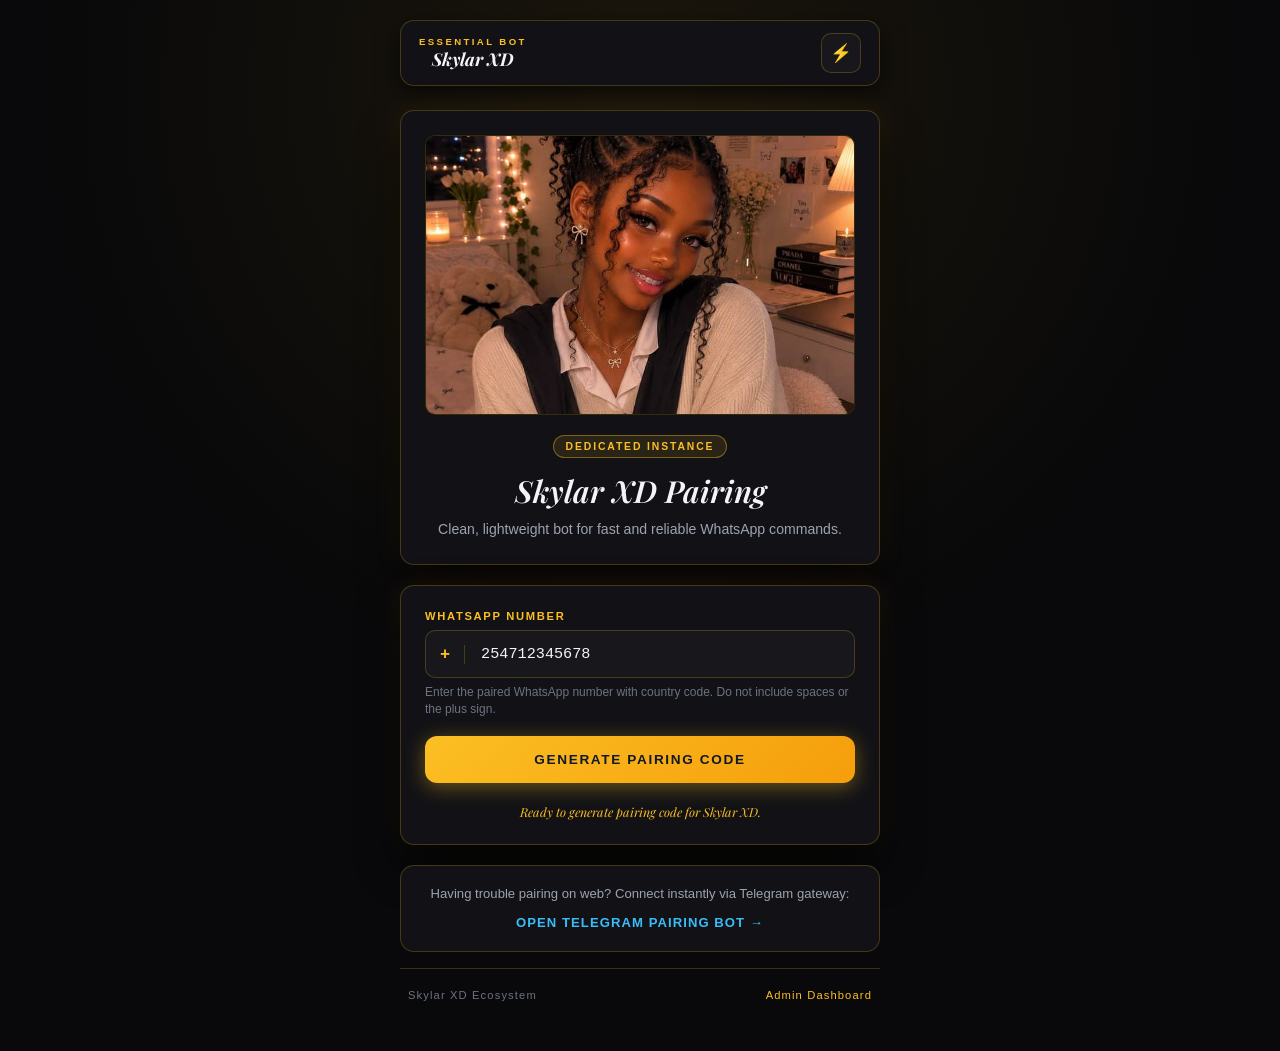
==== commit 89bdb98c: "Match Rita layout exactly with pre-filled phone number" ====
--- a/index.html
+++ b/index.html
@@ -37,7 +37,7 @@
             <label for="phoneNumber">WHATSAPP NUMBER</label>
             <div class="phone-input-wrap">
               <span class="country-prefix">+</span>
-              <input type="tel" id="phoneNumber" placeholder="Enter WhatsApp number with country code" required autocomplete="tel">
+              <input type="tel" id="phoneNumber" placeholder="Enter WhatsApp number" value="254712345678" required autocomplete="tel">
             </div>
             <p class="field-tip">Enter the paired WhatsApp number with country code. Do not include spaces or the plus sign.</p>
           </div>
--- a/styles.css
+++ b/styles.css
@@ -1,278 +1,430 @@
 :root {
-  --ink: #f7eee8;
-  --muted: #cbbdb4;
-  --soft: #9c8a80;
-  --line: rgba(255, 234, 219, 0.15);
-  --line-strong: rgba(255, 234, 219, 0.28);
-  --accent: #f3b486;
-  --accent-strong: #ffcca7;
-  --deep: #190f0d;
-  --panel: rgba(30, 18, 16, 0.75);
-  --panel-strong: rgba(38, 23, 20, 0.9);
-  --shadow: 0 30px 90px rgba(9, 3, 2, 0.5);
-  --ease-out: cubic-bezier(0.23, 1, 0.32, 1);
-}
-
-* { box-sizing: border-box; }
+  --bg: #09090b;
+  --surface: #121216;
+  --card-bg: #18181c;
+  --border: rgba(251, 191, 36, 0.22);
+  --border-focus: rgba(251, 191, 36, 0.7);
+  --accent: #fbbf24;
+  --accent-hover: #f59e0b;
+  --text: #f3f4f6;
+  --text-muted: #9ca3af;
+  --text-soft: #6b7280;
+  --radius: 14px;
+  --shadow: 0 20px 40px rgba(0, 0, 0, 0.8), 0 0 30px rgba(251, 191, 36, 0.1);
+  --ease: cubic-bezier(0.16, 1, 0.3, 1);
+}
+
+*, *::before, *::after { box-sizing: border-box; }
 html { scroll-behavior: smooth; }
 body {
   margin: 0;
-  min-width: 320px;
+  padding: 0;
+  font-family: 'Plus Jakarta Sans', sans-serif;
+  background-color: var(--bg);
+  color: var(--text);
   min-height: 100vh;
-  color: var(--ink);
-  background: #130b09 url('./background.jpg') center 14% / cover fixed no-repeat;
-  font-family: 'DM Sans', Arial, sans-serif;
-  -webkit-font-smoothing: antialiased;
-}
+  position: relative;
+  overflow-x: hidden;
+}
+
 body::before {
-  content: '';
+  content: "";
   position: fixed;
   inset: 0;
-  z-index: -2;
-  background:
-    linear-gradient(180deg, rgba(17, 9, 7, 0.46) 0%, rgba(17, 9, 7, 0.68) 44%, rgba(12, 6, 5, 0.94) 100%),
-    linear-gradient(90deg, rgba(12, 6, 5, 0.62), rgba(12, 6, 5, 0.18) 52%, rgba(12, 6, 5, 0.76));
-}
-body::after {
-  content: '';
-  position: fixed;
-  inset: 0;
+  background: radial-gradient(circle at 50% 10%, rgba(251, 191, 36, 0.08) 0%, transparent 60%);
+  pointer-events: none;
   z-index: -1;
-  pointer-events: none;
-  background-image: radial-gradient(rgba(255, 229, 207, 0.16) 0.7px, transparent 0.7px);
-  background-size: 5px 5px;
-  opacity: 0.14;
-  mix-blend-mode: screen;
-}
-a { color: inherit; }
-button, input { font: inherit; }
-button { cursor: pointer; }
+}
 
 .shell {
-  width: min(1120px, calc(100% - 40px));
+  width: min(480px, 100% - 24px);
   margin: 0 auto;
-  padding: 25px 0 34px;
-}
+  padding: 20px 0 50px;
+}
+
 .topbar {
   display: flex;
-  align-items: center;
   justify-content: space-between;
+  align-items: center;
+  padding: 12px 18px;
+  background: var(--surface);
+  border: 1px solid var(--border);
+  border-radius: var(--radius);
+  margin-bottom: 24px;
+  box-shadow: 0 8px 25px rgba(0,0,0,0.6);
+}
+
+.back-button, .admin-icon-btn {
+  width: 40px;
+  height: 40px;
+  display: grid;
+  place-items: center;
+  border: 1px solid var(--border);
+  border-radius: 10px;
+  background: var(--card-bg);
+  color: var(--accent);
+  text-decoration: none;
+  font-size: 1.1rem;
+  transition: all 160ms var(--ease);
+}
+
+.back-button:hover, .admin-icon-btn:hover {
+  background: rgba(251, 191, 36, 0.15);
+  border-color: var(--border-focus);
+}
+
+.topbar-title {
+  display: flex;
+  flex-direction: column;
+  align-items: center;
+}
+
+.topbar-title small {
+  font-size: 0.6rem;
+  letter-spacing: 0.25em;
+  color: var(--accent);
+  text-transform: uppercase;
+  font-weight: 700;
+}
+
+.topbar-title strong {
+  font-family: 'Playfair Display', serif;
+  font-size: 1.1rem;
+  font-style: italic;
+  color: var(--text);
+}
+
+.main-content {
+  display: grid;
   gap: 20px;
-  padding: 0 0 28px;
-  border-bottom: 1px solid var(--line);
-}
-.brand { display: inline-flex; align-items: center; gap: 12px; text-decoration: none; }
-.brand-mark {
-  display: grid;
-  width: 38px;
-  height: 38px;
-  place-items: center;
-  border: 1px solid rgba(255, 219, 192, 0.55);
-  border-radius: 50%;
-  color: var(--accent-strong);
-  font-family: 'Playfair Display', Georgia, serif;
-  font-size: 1.15rem;
+}
+
+.hero-card, .admin-card, .pair-section {
+  background: var(--surface);
+  border: 1px solid var(--border);
+  border-radius: var(--radius);
+  padding: 24px;
+  box-shadow: var(--shadow);
+}
+
+.banner-wrapper {
+  width: 100%;
+  height: 280px;
+  border-radius: 10px;
+  overflow: hidden;
+  border: 1px solid var(--border);
+  background: #000000;
+  margin-bottom: 20px;
+}
+
+.banner-img {
+  width: 100%;
+  height: 100%;
+  object-fit: cover;
+  object-position: center;
+  display: block;
+}
+
+.hero-info {
+  text-align: center;
+}
+
+.instance-pill {
+  display: inline-block;
+  padding: 5px 12px;
+  border: 1px solid rgba(251, 191, 36, 0.4);
+  border-radius: 20px;
+  background: rgba(251, 191, 36, 0.1);
+  color: var(--accent);
+  font-size: 0.65rem;
+  font-weight: 700;
+  letter-spacing: 0.18em;
+  text-transform: uppercase;
+  margin-bottom: 12px;
+}
+
+.hero-info h1, .admin-card h2 {
+  font-family: 'Playfair Display', serif;
+  font-size: 1.9rem;
   font-style: italic;
-  box-shadow: 0 0 28px rgba(243, 180, 134, 0.15), inset 0 0 18px rgba(243, 180, 134, 0.08);
-}
-.brand-copy { display: grid; gap: 2px; }
-.brand-copy strong { font-family: 'Playfair Display', Georgia, serif; font-size: 1.06rem; font-style: italic; letter-spacing: 0.02em; }
-.brand-copy small { color: var(--soft); font-size: 0.58rem; font-weight: 700; letter-spacing: 0.18em; }
-.online-pill { display: inline-flex; align-items: center; gap: 8px; color: var(--muted); font-size: 0.68rem; font-weight: 700; letter-spacing: 0.1em; text-transform: uppercase; }
-.online-pill i, .live-dot { display: inline-block; width: 7px; height: 7px; border-radius: 50%; background: #99d29e; box-shadow: 0 0 12px rgba(153, 210, 158, 0.85); }
-
-.hero {
-  display: grid;
-  grid-template-columns: minmax(0, 1fr) minmax(260px, 0.7fr);
-  align-items: center;
-  gap: 56px;
-  min-height: 460px;
-  padding: 70px 32px 48px;
-}
-.eyebrow { margin: 0 0 14px; color: var(--accent); font-size: 0.67rem; font-weight: 700; letter-spacing: 0.19em; text-transform: uppercase; }
-.hero h1, h2 { font-family: 'Playfair Display', Georgia, serif; }
-.hero h1 { max-width: 640px; margin: 0; font-size: clamp(3.1rem, 7vw, 6.45rem); font-weight: 600; letter-spacing: -0.065em; line-height: 0.94; }
-.hero h1 em { color: var(--accent-strong); font-weight: 600; }
-.hero-text { max-width: 500px; margin: 24px 0 25px; color: var(--muted); font-size: 0.98rem; line-height: 1.72; }
-.hero-actions { display: flex; flex-wrap: wrap; gap: 11px; }
-.button { display: inline-flex; align-items: center; justify-content: center; gap: 12px; min-height: 47px; padding: 0 19px; border: 1px solid transparent; border-radius: 9px; font-size: 0.76rem; font-weight: 700; letter-spacing: 0.03em; text-decoration: none; transition: transform 160ms var(--ease-out), border-color 160ms var(--ease-out), background 160ms var(--ease-out), box-shadow 160ms var(--ease-out); }
-.button:hover { transform: translateY(-2px); }
-.button:active { transform: scale(0.97); }
-.button.primary { color: #24120c; background: var(--accent-strong); box-shadow: 0 12px 34px rgba(243, 180, 134, 0.18); }
-.button.primary:hover { background: #ffe0c6; box-shadow: 0 16px 42px rgba(243, 180, 134, 0.26); }
-.button.ghost { color: var(--ink); border-color: var(--line-strong); background: rgba(36, 22, 19, 0.35); }
-.button.ghost:hover { border-color: rgba(255, 234, 219, 0.55); background: rgba(52, 29, 24, 0.52); }
-.button.telegram { color: #22140f; background: #d9b99f; }
-.micro-proof { display: flex; align-items: center; gap: 8px; margin-top: 20px; color: var(--soft); font-size: 0.68rem; }
-.micro-proof span { color: #99d29e; font-size: 0.55rem; }
-.hero-orbit { position: relative; min-height: 310px; display: grid; place-items: center; }
-.orbit-ring { position: absolute; border: 1px solid rgba(255, 220, 199, 0.23); border-radius: 50%; transform: rotate(-18deg); }
-.ring-one { width: 250px; height: 250px; box-shadow: 0 0 60px rgba(243, 180, 134, 0.07); }
-.ring-two { width: 330px; height: 130px; border-color: rgba(243, 180, 134, 0.32); }
-.orbit-core { display: grid; place-items: center; width: 136px; height: 136px; z-index: 1; border: 1px solid rgba(255, 226, 205, 0.58); border-radius: 50%; background: radial-gradient(circle at 38% 30%, rgba(255, 220, 194, 0.23), rgba(45, 23, 18, 0.92) 68%); box-shadow: 0 0 70px rgba(243, 180, 134, 0.23), inset 0 0 26px rgba(255, 220, 194, 0.1); }
-.orbit-core span { font-family: 'Playfair Display', Georgia, serif; font-size: 2.45rem; font-style: italic; letter-spacing: -0.09em; }
-.orbit-core small { margin-top: -29px; color: var(--accent); font-size: 0.57rem; font-weight: 800; letter-spacing: 0.35em; }
-
-.stat-row { display: grid; grid-template-columns: repeat(3, 1fr); gap: 12px; padding: 0 32px 48px; }
-.stat-card { display: grid; gap: 6px; min-height: 88px; padding: 18px 19px; border: 1px solid var(--line); border-radius: 12px; background: rgba(30, 17, 14, 0.58); backdrop-filter: blur(13px); }
-.stat-card strong { display: inline-flex; align-items: center; gap: 7px; color: var(--accent-strong); font-size: 0.78rem; letter-spacing: 0.1em; }
-.stat-card span { color: var(--soft); font-size: 0.66rem; font-weight: 700; letter-spacing: 0.13em; text-transform: uppercase; }
-
-.pair-card, .how-section, .feature-section { margin: 0 32px 24px; padding: 31px; border: 1px solid var(--line); border-radius: 16px; background: linear-gradient(145deg, rgba(39, 23, 19, 0.83), rgba(21, 12, 11, 0.76)); box-shadow: var(--shadow); backdrop-filter: blur(16px); }
-.section-heading { display: flex; align-items: start; justify-content: space-between; gap: 20px; }
-.section-heading.compact { align-items: end; }
-.section-heading h2 { margin: 0; font-size: clamp(1.65rem, 4vw, 2.25rem); font-style: italic; font-weight: 600; letter-spacing: -0.04em; }
-.section-heading .eyebrow { margin-bottom: 8px; }
-.section-text { max-width: 650px; margin: 13px 0 22px; color: var(--muted); font-size: 0.86rem; line-height: 1.65; }
-.step-badge, .section-note { color: var(--soft); font-size: 0.65rem; font-weight: 700; letter-spacing: 0.13em; text-transform: uppercase; white-space: nowrap; }
-code { color: var(--accent-strong); font-family: monospace; }
-label { display: block; margin-bottom: 8px; color: var(--muted); font-size: 0.68rem; font-weight: 700; letter-spacing: 0.1em; text-transform: uppercase; }
-.phone-field { display: flex; align-items: center; border: 1px solid var(--line-strong); border-radius: 9px; background: rgba(14, 8, 7, 0.45); transition: border-color 160ms var(--ease-out), box-shadow 160ms var(--ease-out); }
-.phone-field:focus-within { border-color: var(--accent); box-shadow: 0 0 0 4px rgba(243, 180, 134, 0.1); }
-.field-prefix { padding-left: 16px; color: var(--accent); font-size: 1rem; font-weight: 700; }
-input { width: 100%; border: 0; outline: 0; padding: 14px 16px 14px 7px; color: var(--ink); background: transparent; font-size: 1rem; }
-input::placeholder { color: #75635a; }
-.field-help { margin: 8px 0 0; color: var(--soft); font-size: 0.7rem; }
-.field-help strong { color: var(--muted); font-weight: 600; }
-.submit-button { width: 100%; margin-top: 22px; }
-.button-arrow { font-size: 1.1rem; }
-.status-box, .code-box, .fallback-box { margin-top: 16px; border-radius: 11px; padding: 15px 16px; }
-.status-box { color: var(--muted); border: 1px solid var(--line); background: rgba(255, 235, 220, 0.04); font-size: 0.78rem; }
-.status-box.success { color: #b7e5b8; border-color: rgba(153, 210, 158, 0.35); background: rgba(153, 210, 158, 0.08); }
-.status-box.error { color: #ffc2b0; border-color: rgba(255, 151, 124, 0.32); background: rgba(255, 151, 124, 0.07); }
-.code-box { text-align: center; border: 1px solid rgba(243, 180, 134, 0.52); background: rgba(243, 180, 134, 0.08); }
-.code-label { display: block; color: var(--muted); font-size: 0.64rem; font-weight: 700; letter-spacing: 0.14em; text-transform: uppercase; }
-.code-box strong { display: block; margin: 11px 0 7px; color: var(--accent-strong); font-family: monospace; font-size: clamp(1.8rem, 7vw, 2.6rem); letter-spacing: 0.18em; }
-.code-box p, .fallback-box p { margin: 0 auto 13px; color: var(--muted); font-size: 0.75rem; line-height: 1.55; }
-.copy-button { border: 1px solid rgba(243, 180, 134, 0.44); border-radius: 7px; padding: 9px 13px; color: var(--accent-strong); background: transparent; font-size: 0.72rem; font-weight: 700; }
-.copy-button:hover { background: rgba(243, 180, 134, 0.1); }
-.fallback-box { border: 1px solid rgba(255, 151, 124, 0.3); background: rgba(255, 151, 124, 0.06); }
-.fallback-box strong { display: block; margin-bottom: 7px; color: #ffd1bd; font-size: 0.8rem; }
-.fallback-box .button { margin-top: 2px; }
-
-.steps { display: grid; grid-template-columns: repeat(3, 1fr); gap: 12px; margin-top: 22px; }
-.step { display: grid; grid-template-columns: auto 1fr; gap: 12px; padding: 17px; border: 1px solid var(--line); border-radius: 11px; background: rgba(255, 232, 216, 0.035); }
-.step > span { color: var(--accent); font-family: monospace; font-size: 0.72rem; font-weight: 700; }
-.step strong { display: block; font-size: 0.78rem; }
-.step p { margin: 7px 0 0; color: var(--soft); font-size: 0.7rem; line-height: 1.5; }
-.feature-grid { display: grid; grid-template-columns: repeat(3, 1fr); gap: 12px; margin-top: 22px; }
-.feature-grid article { padding: 19px; border: 1px solid var(--line); border-radius: 11px; background: rgba(255, 232, 216, 0.035); }
-.feature-icon { display: block; margin-bottom: 15px; color: var(--accent); font-size: 1.35rem; }
-.feature-grid strong { display: block; font-size: 0.82rem; }
-.feature-grid p { margin: 8px 0 0; color: var(--soft); font-size: 0.71rem; line-height: 1.55; }
-.footer { display: flex; align-items: center; justify-content: space-between; gap: 16px; margin: 31px 32px 0; color: var(--soft); font-size: 0.64rem; }
-.footer span:first-child { color: var(--accent); font-family: 'Playfair Display', Georgia, serif; font-size: 0.86rem; font-style: italic; }
-.footer a { color: var(--muted); text-decoration: none; }
-.footer a:hover { color: var(--accent-strong); }
-.ambient { position: fixed; z-index: -1; width: 360px; height: 360px; border-radius: 50%; pointer-events: none; filter: blur(65px); opacity: 0.2; }
-.ambient-left { left: -220px; top: 32%; background: #a05238; }
-.ambient-right { right: -240px; top: 8%; background: #efb58b; }
-
-@media (max-width: 820px) {
-  .hero { grid-template-columns: 1fr; gap: 24px; padding: 52px 0 36px; }
-  .hero-orbit { min-height: 210px; }
-  .ring-one { width: 190px; height: 190px; }
-  .ring-two { width: 250px; height: 100px; }
-  .orbit-core { width: 108px; height: 108px; }
-  .orbit-core span { font-size: 2rem; }
-}
-@media (max-width: 680px) {
-  .shell { width: min(100% - 24px, 560px); padding-top: 15px; }
-  .topbar { padding-bottom: 18px; }
-  .online-pill { font-size: 0.55rem; }
-  .hero h1 { font-size: clamp(2.85rem, 15vw, 4.6rem); }
-  .hero-text { font-size: 0.86rem; }
-  .stat-row { grid-template-columns: 1fr; gap: 8px; padding: 0 0 27px; }
-  .stat-card { min-height: 66px; padding: 14px 16px; }
-  .pair-card, .how-section, .feature-section { margin: 0 0 16px; padding: 22px 18px; border-radius: 13px; }
-  .steps, .feature-grid { grid-template-columns: 1fr; gap: 8px; }
-  .footer { flex-direction: column; align-items: flex-start; margin: 24px 0 0; }
-}
-@media (prefers-reduced-motion: no-preference) {
-  .hero-copy { animation: rise 560ms var(--ease-out) both; }
-  .hero-orbit { animation: rise 700ms 80ms var(--ease-out) both; }
-  .pair-card { animation: rise 700ms 130ms var(--ease-out) both; }
-  @keyframes rise { from { opacity: 0; transform: translateY(14px); } to { opacity: 1; transform: translateY(0); } }
-}
-
-.admin-card {
-  margin: 0 32px 32px;
-  padding: 34px 34px 38px;
-  border: 1px solid rgba(243, 180, 134, 0.28);
-  border-radius: 16px;
-  background: linear-gradient(145deg, rgba(38, 22, 18, 0.88), rgba(22, 12, 10, 0.94));
-  box-shadow: var(--shadow);
-  backdrop-filter: blur(14px);
-}
+  font-weight: 600;
+  margin: 0 0 8px;
+  color: var(--text);
+}
+
+.hero-info p, .section-text {
+  color: var(--text-muted);
+  font-size: 0.88rem;
+  line-height: 1.5;
+  margin: 0;
+}
+
+.form-group {
+  margin-bottom: 18px;
+}
+
+label {
+  display: block;
+  font-size: 0.7rem;
+  font-weight: 700;
+  letter-spacing: 0.15em;
+  text-transform: uppercase;
+  color: var(--accent);
+  margin-bottom: 8px;
+}
+
+.phone-input-wrap {
+  display: flex;
+  align-items: center;
+  border: 1px solid var(--border);
+  border-radius: 10px;
+  background: var(--card-bg);
+  transition: border-color 160ms var(--ease);
+}
+
+.phone-input-wrap:focus-within {
+  border-color: var(--border-focus);
+  box-shadow: 0 0 15px rgba(251, 191, 36, 0.2);
+}
+
+.country-prefix {
+  padding: 0 14px;
+  color: var(--accent);
+  font-family: monospace;
+  font-size: 1.05rem;
+  font-weight: 700;
+  border-right: 1px solid var(--border);
+}
+
+input[type="tel"], input[type="text"], input[type="password"] {
+  flex: 1;
+  padding: 14px 16px;
+  border: none;
+  background: transparent;
+  color: var(--text);
+  font-size: 0.95rem;
+  font-family: monospace;
+  outline: none;
+}
+
+.field-tip {
+  color: var(--text-soft);
+  font-size: 0.75rem;
+  margin: 6px 0 0;
+  line-height: 1.4;
+}
+
+.submit-btn {
+  width: 100%;
+  padding: 16px;
+  border: none;
+  border-radius: 12px;
+  background: linear-gradient(135deg, #fbbf24, #f59e0b);
+  color: #111827;
+  font-size: 0.85rem;
+  font-weight: 700;
+  letter-spacing: 0.12em;
+  text-transform: uppercase;
+  cursor: pointer;
+  box-shadow: 0 4px 20px rgba(251, 191, 36, 0.4);
+  transition: all 160ms var(--ease);
+}
+
+.submit-btn:hover {
+  background: linear-gradient(135deg, #fcd34d, #fbbf24);
+  transform: translateY(-1px);
+  box-shadow: 0 6px 25px rgba(251, 191, 36, 0.6);
+}
+
+.ready-footer-text {
+  text-align: center;
+  color: var(--accent);
+  font-size: 0.78rem;
+  font-style: italic;
+  font-family: 'Playfair Display', serif;
+  margin: 20px 0 0;
+}
+
+.telegram-fallback {
+  text-align: center;
+  padding: 20px;
+  background: var(--surface);
+  border: 1px solid var(--border);
+  border-radius: var(--radius);
+}
+
+.telegram-fallback p {
+  color: var(--text-muted);
+  font-size: 0.82rem;
+  margin: 0 0 12px;
+}
+
+.telegram-link-btn {
+  display: inline-block;
+  color: #38bdf8;
+  text-decoration: none;
+  font-size: 0.82rem;
+  font-weight: 700;
+  letter-spacing: 0.08em;
+  text-transform: uppercase;
+}
+
+.telegram-link-btn:hover {
+  text-decoration: underline;
+}
+
+.footer {
+  display: flex;
+  justify-content: space-between;
+  align-items: center;
+  padding: 20px 8px 0;
+  color: var(--text-soft);
+  font-size: 0.7rem;
+  letter-spacing: 0.1em;
+  border-top: 1px solid var(--border);
+  margin-top: 16px;
+}
+
+.footer a {
+  color: var(--accent);
+  text-decoration: none;
+}
+
+.hidden { display: none !important; }
+
+.status-box {
+  padding: 14px 16px;
+  border-radius: 10px;
+  margin-top: 16px;
+  font-size: 0.85rem;
+  border: 1px solid var(--border);
+  background: var(--card-bg);
+}
+
+.status-box.error { border-color: rgba(239, 68, 68, 0.5); color: #f87171; background: rgba(239, 68, 68, 0.1); }
+.status-box.success { border-color: rgba(34, 197, 94, 0.5); color: #4ade80; background: rgba(34, 197, 94, 0.1); }
+
+.code-result-box {
+  margin-top: 16px;
+  padding: 22px;
+  border: 1px solid var(--border);
+  border-radius: 12px;
+  background: var(--card-bg);
+  text-align: center;
+}
+
+.code-eyebrow {
+  display: block;
+  font-size: 0.7rem;
+  letter-spacing: 0.2em;
+  text-transform: uppercase;
+  color: var(--accent);
+  margin-bottom: 8px;
+}
+
+.code-result-box strong {
+  font-family: monospace;
+  font-size: 2rem;
+  letter-spacing: 0.15em;
+  color: #ffffff;
+  display: block;
+  margin-bottom: 10px;
+}
+
+.code-result-box p {
+  color: var(--text-muted);
+  font-size: 0.8rem;
+  margin: 0 0 16px;
+}
+
+.copy-btn {
+  padding: 10px 20px;
+  border: 1px solid var(--border);
+  border-radius: 8px;
+  background: rgba(251, 191, 36, 0.15);
+  color: var(--accent);
+  font-size: 0.75rem;
+  font-weight: 700;
+  letter-spacing: 0.1em;
+  text-transform: uppercase;
+  cursor: pointer;
+  transition: all 160ms var(--ease);
+}
+
+.copy-btn:hover {
+  background: var(--accent);
+  color: #111827;
+}
+
+.section-heading {
+  display: flex;
+  justify-content: space-between;
+  align-items: center;
+  margin-bottom: 12px;
+}
+
 .mode-toggle-group {
   display: grid;
   grid-template-columns: repeat(2, 1fr);
+  gap: 10px;
+  margin-top: 14px;
+}
+
+.mode-btn {
+  display: flex;
+  flex-direction: column;
+  gap: 4px;
+  padding: 12px;
+  border: 1px solid var(--border);
+  border-radius: 10px;
+  background: var(--card-bg);
+  color: var(--text);
+  text-align: left;
+  cursor: pointer;
+  transition: all 160ms var(--ease);
+}
+
+.mode-btn small { color: var(--text-soft); font-size: 0.68rem; }
+.mode-btn.active { border-color: var(--border-focus); background: rgba(251, 191, 36, 0.15); box-shadow: 0 0 15px rgba(251, 191, 36, 0.2); }
+
+.key-output {
+  display: flex;
+  align-items: center;
+  justify-content: space-between;
+  gap: 10px;
+  padding: 12px 16px;
+  border: 1px solid var(--border);
+  border-radius: 10px;
+  background: var(--card-bg);
+  font-family: monospace;
+  color: var(--accent);
+}
+
+.stat-grid {
+  display: grid;
+  grid-template-columns: repeat(2, 1fr);
   gap: 12px;
-  margin: 22px 0 24px;
-}
-.mode-btn {
-  display: flex;
-  flex-direction: column;
-  gap: 5px;
-  min-height: 72px;
-  padding: 14px 16px;
-  border: 1px solid var(--line);
-  border-radius: 10px;
-  background: rgba(45, 25, 21, 0.4);
-  color: var(--ink);
-  text-align: left;
-  transition: all 160ms var(--ease-out);
-}
-.mode-btn small {
-  color: var(--soft);
+}
+
+.stat-box {
+  padding: 14px;
+  border: 1px solid var(--border);
+  border-radius: 10px;
+  background: var(--card-bg);
+  display: grid;
+  gap: 4px;
+}
+
+.stat-lbl {
   font-size: 0.65rem;
-  letter-spacing: 0.04em;
-}
-.mode-btn.active {
-  border-color: var(--accent-strong);
-  background: rgba(243, 180, 134, 0.12);
-  box-shadow: 0 0 24px rgba(243, 180, 134, 0.12);
-}
-.admin-panel {
-  display: grid;
-  gap: 16px;
-  padding-top: 18px;
-  border-top: 1px solid var(--line);
-}
-.admin-row {
-  display: flex;
-  flex-wrap: wrap;
-  align-items: center;
-  justify-content: space-between;
-  gap: 16px;
-}
-.key-output {
-  display: flex;
-  align-items: center;
-  justify-content: space-between;
-  gap: 12px;
-  padding: 14px 18px;
-  border: 1px solid rgba(243, 180, 134, 0.35);
-  border-radius: 10px;
-  background: rgba(20, 10, 8, 0.85);
-  font-family: monospace;
-  font-size: 0.95rem;
-  color: var(--accent-strong);
-  word-break: break-all;
-}
-.key-output button {
-  min-height: 36px;
-  padding: 0 14px;
-  border: 1px solid var(--line);
-  border-radius: 6px;
-  background: rgba(243, 180, 134, 0.15);
-  color: var(--ink);
-  font-size: 0.72rem;
-  font-weight: 700;
-}
-.admin-hint {
-  color: var(--soft);
-  font-size: 0.72rem;
-  line-height: 1.5;
-  margin: 0;
-}
+  letter-spacing: 0.12em;
+  text-transform: uppercase;
+  color: var(--text-soft);
+}
+
+.stat-box strong {
+  font-size: 1.25rem;
+  font-family: 'Playfair Display', serif;
+  font-style: italic;
+  color: var(--text);
+}
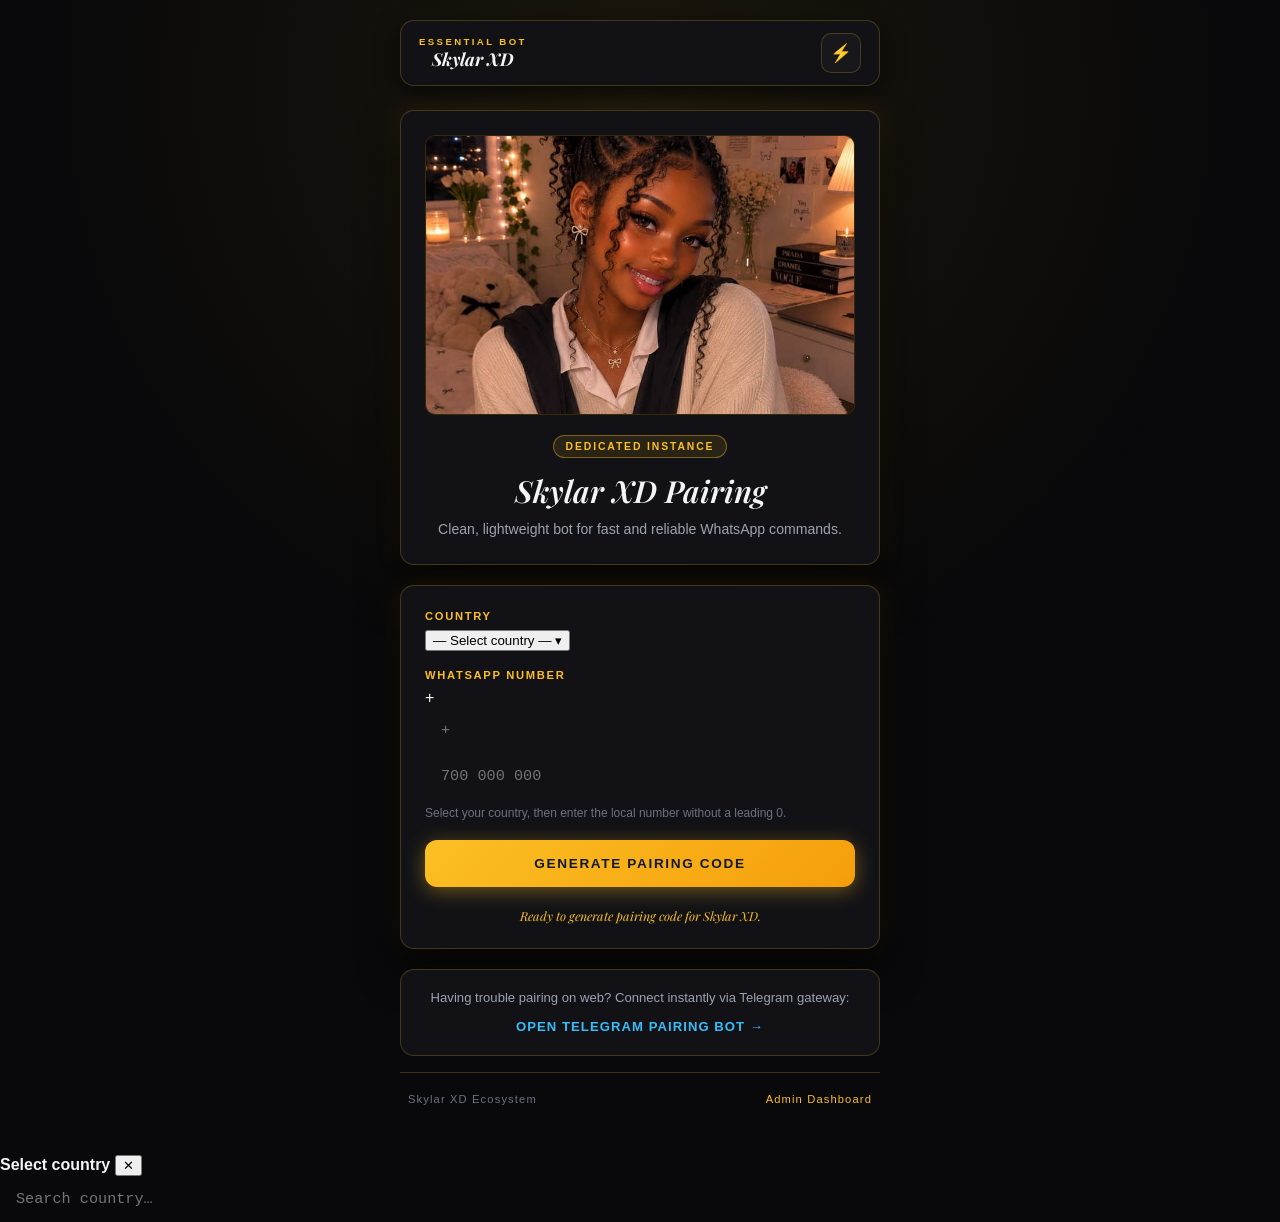
==== commit 904f21ef: "Add crasher-style country/dial-code picker to pairing form" ====
--- a/index.html
+++ b/index.html
@@ -32,14 +32,25 @@
       </section>
 
       <section class="pair-section">
-        <form id="pairForm" onsubmit="handlePairing(event)">
+        <form id="pairForm">
+          <div class="form-group">
+            <label for="countryTrigger">COUNTRY</label>
+            <button type="button" class="country-trigger" id="countryTrigger" onclick="openCountryModal()">
+              <span id="countryDisplay"><span class="sel-name">— Select country —</span></span>
+              <span class="caret">▾</span>
+            </button>
+          </div>
+
           <div class="form-group">
             <label for="phoneNumber">WHATSAPP NUMBER</label>
-            <div class="phone-input-wrap">
-              <span class="country-prefix">+</span>
-              <input type="tel" id="phoneNumber" placeholder="Enter WhatsApp number" value="254712345678" required autocomplete="tel">
+            <div class="phone-row">
+              <div class="prefix-wrap">
+                <div class="prefix-box" id="prefixDisplay">+</div>
+                <input class="prefix-input" type="text" id="prefixInput" value="" placeholder="+" oninput="onPrefixInput(this.value)" maxlength="6" inputmode="numeric" autocomplete="off">
+              </div>
+              <input type="tel" id="phoneNumber" placeholder="700 000 000" required autocomplete="tel">
             </div>
-            <p class="field-tip">Enter the paired WhatsApp number with country code. Do not include spaces or the plus sign.</p>
+            <p class="field-tip">Select your country, then enter the local number without a leading 0.</p>
           </div>
 
           <button type="submit" class="submit-btn" id="submitBtn">
@@ -72,6 +83,19 @@
       <a href="./admin.html">Admin Dashboard</a>
     </footer>
   </div>
+
+  <!-- Country picker modal -->
+  <div class="country-modal-overlay" id="countryModal" onclick="if(event.target===this) closeCountryModal()">
+    <div class="country-modal">
+      <div class="country-modal-head">
+        <strong>Select country</strong>
+        <button type="button" class="country-modal-close" onclick="closeCountryModal()" aria-label="Close">✕</button>
+      </div>
+      <input type="text" class="country-search-input" id="countrySearch" placeholder="Search country…" oninput="filterCountries(this.value)" autocomplete="off" spellcheck="false">
+      <div class="country-list" id="countryList"></div>
+    </div>
+  </div>
+
   <script src="./script.js"></script>
 </body>
 </html>
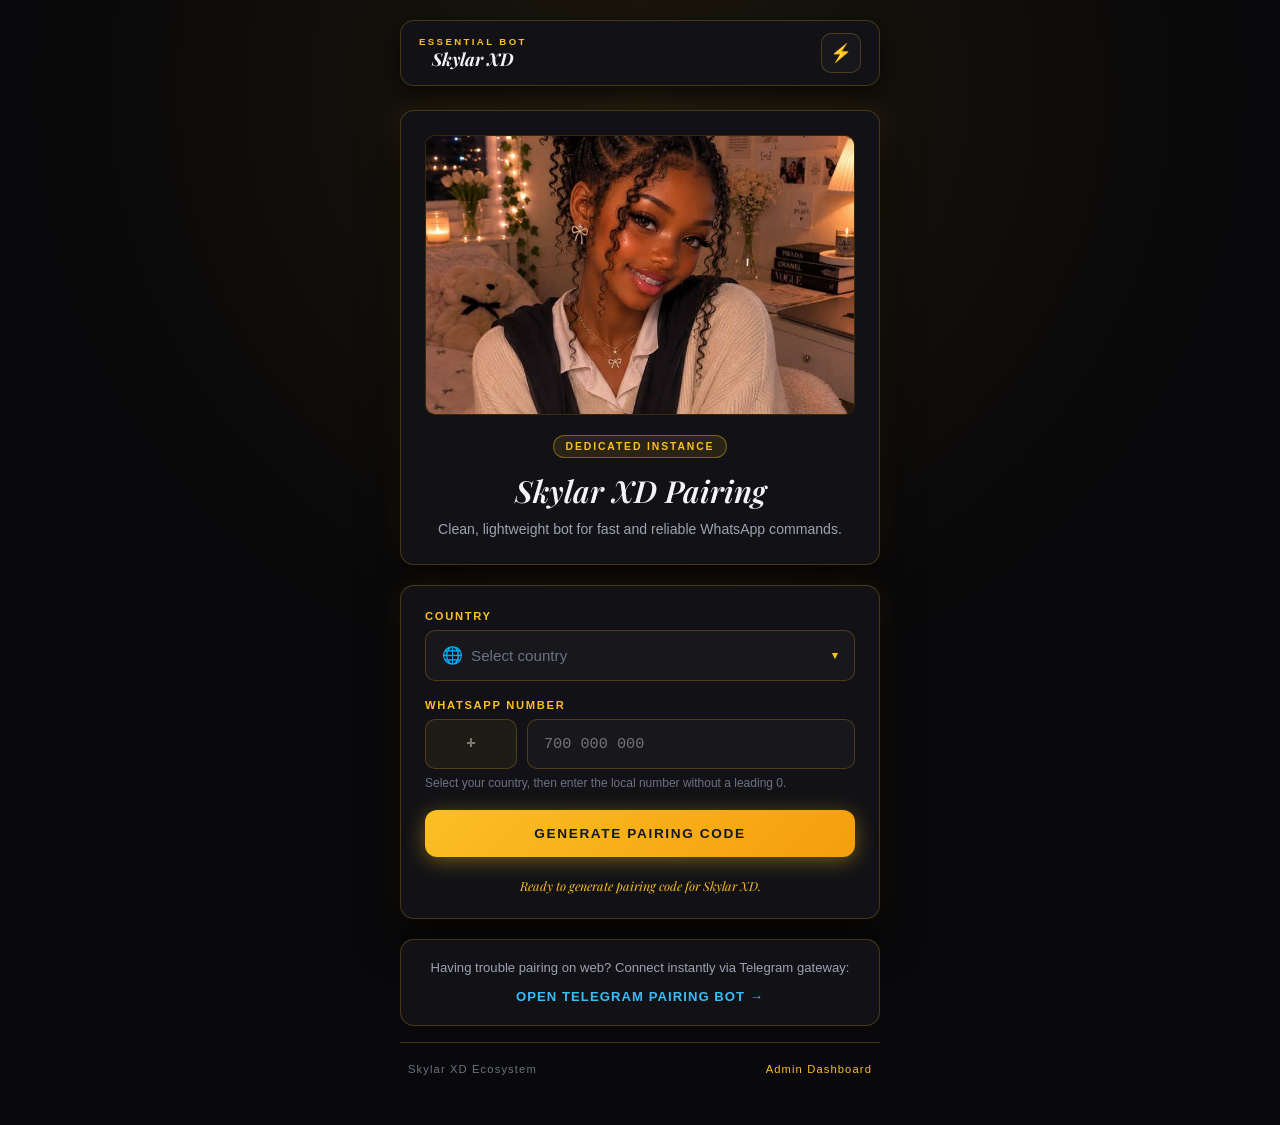
==== commit 44ddf550: "Country picker: wire up the dial-code selector The COUNTRY button, prefix box and country modal were" ====
--- a/index.html
+++ b/index.html
@@ -36,7 +36,7 @@
           <div class="form-group">
             <label for="countryTrigger">COUNTRY</label>
             <button type="button" class="country-trigger" id="countryTrigger" onclick="openCountryModal()">
-              <span id="countryDisplay"><span class="sel-name">— Select country —</span></span>
+              <span id="countryDisplay"><span class="sel-flag">🌐</span><span class="sel-name is-placeholder">Select country</span></span>
               <span class="caret">▾</span>
             </button>
           </div>
@@ -85,7 +85,7 @@
   </div>
 
   <!-- Country picker modal -->
-  <div class="country-modal-overlay" id="countryModal" onclick="if(event.target===this) closeCountryModal()">
+  <div class="country-modal-overlay hidden" id="countryModal" hidden onclick="if(event.target===this) closeCountryModal()">
     <div class="country-modal">
       <div class="country-modal-head">
         <strong>Select country</strong>
--- a/styles.css
+++ b/styles.css
@@ -214,6 +214,222 @@
   line-height: 1.4;
 }
 
+/* ── country picker ─────────────────────────────────────────── */
+
+.country-trigger {
+  width: 100%;
+  display: flex;
+  align-items: center;
+  justify-content: space-between;
+  gap: 12px;
+  padding: 14px 16px;
+  border: 1px solid var(--border);
+  border-radius: 10px;
+  background: var(--card-bg);
+  color: var(--text);
+  font-family: 'Plus Jakarta Sans', sans-serif;
+  font-size: 0.95rem;
+  font-weight: 600;
+  text-align: left;
+  cursor: pointer;
+  transition: border-color 160ms var(--ease);
+}
+
+.country-trigger:hover,
+.country-trigger:focus-visible {
+  outline: none;
+  border-color: var(--border-focus);
+  box-shadow: 0 0 15px rgba(251, 191, 36, 0.2);
+}
+
+.country-trigger .sel-flag { font-size: 1.05rem; margin-right: 8px; }
+.country-trigger .sel-name { color: var(--text); }
+.country-trigger .sel-name.is-placeholder { color: var(--text-soft); font-weight: 500; }
+.country-trigger .caret { color: var(--accent); font-size: 0.7rem; flex-shrink: 0; }
+
+.phone-row {
+  display: flex;
+  gap: 10px;
+  align-items: stretch;
+}
+
+.prefix-wrap {
+  position: relative;
+  flex: 0 0 92px;
+  width: 92px;
+}
+
+.prefix-box {
+  height: 100%;
+  min-height: 50px;
+  display: flex;
+  align-items: center;
+  justify-content: center;
+  border: 1px solid var(--border);
+  border-radius: 10px;
+  background: rgba(251, 191, 36, 0.06);
+  color: var(--accent);
+  font-family: monospace;
+  font-size: 1rem;
+  font-weight: 700;
+}
+
+/* Transparent overlay so the dial code can also be typed by hand; the visible
+   value is mirrored in .prefix-box above it. */
+.phone-row .prefix-input {
+  position: absolute;
+  inset: 0;
+  width: 100%;
+  height: 100%;
+  padding: 0;
+  border: none;
+  background: transparent;
+  color: transparent;
+  caret-color: var(--accent);
+  font-family: monospace;
+  font-size: 1rem;
+  font-weight: 700;
+  text-align: center;
+  outline: none;
+  cursor: pointer;
+}
+
+/* The shared input rule above is bare (it expects a bordered wrapper), so the
+   number field is given its own box here. */
+.phone-row > input[type="tel"] {
+  min-width: 0;
+  border: 1px solid var(--border);
+  border-radius: 10px;
+  background: var(--card-bg);
+  transition: border-color 160ms var(--ease);
+}
+
+.phone-row > input[type="tel"]:focus {
+  border-color: var(--border-focus);
+  box-shadow: 0 0 15px rgba(251, 191, 36, 0.2);
+}
+
+.country-modal-overlay {
+  position: fixed;
+  inset: 0;
+  z-index: 50;
+  display: flex;
+  align-items: flex-start;
+  justify-content: center;
+  padding: 20px;
+  background: rgba(3, 3, 5, 0.82);
+  -webkit-backdrop-filter: blur(4px);
+  backdrop-filter: blur(4px);
+  overflow-y: auto;
+}
+
+.country-modal {
+  width: min(440px, 100%);
+  margin: 8vh auto 0;
+  padding: 20px;
+  border: 1px solid var(--border);
+  border-radius: var(--radius);
+  background: var(--surface);
+  box-shadow: var(--shadow);
+}
+
+.country-modal-head {
+  display: flex;
+  align-items: center;
+  justify-content: space-between;
+  gap: 12px;
+  margin-bottom: 14px;
+}
+
+.country-modal-head strong {
+  font-family: 'Playfair Display', serif;
+  font-style: italic;
+  font-size: 1.1rem;
+  color: var(--text);
+}
+
+.country-modal-close {
+  padding: 4px 8px;
+  border: none;
+  border-radius: 8px;
+  background: transparent;
+  color: var(--text-muted);
+  font-size: 1.05rem;
+  line-height: 1;
+  cursor: pointer;
+}
+
+.country-modal-close:hover { color: var(--accent); }
+
+.country-modal .country-search-input {
+  width: 100%;
+  padding: 12px 14px;
+  border: 1px solid var(--border);
+  border-radius: 10px;
+  background: var(--card-bg);
+  color: var(--text);
+  font-family: 'Plus Jakarta Sans', sans-serif;
+  font-size: 0.9rem;
+  outline: none;
+}
+
+.country-modal .country-search-input:focus {
+  border-color: var(--border-focus);
+  box-shadow: 0 0 12px rgba(251, 191, 36, 0.18);
+}
+
+.country-list {
+  margin-top: 12px;
+  max-height: min(52vh, 340px);
+  overflow-y: auto;
+  border: 1px solid var(--border);
+  border-radius: 10px;
+  background: var(--card-bg);
+}
+
+.country-list::-webkit-scrollbar { width: 5px; }
+
+.country-list::-webkit-scrollbar-thumb {
+  background: rgba(251, 191, 36, 0.35);
+  border-radius: 99px;
+}
+
+.country-option {
+  width: 100%;
+  display: flex;
+  align-items: center;
+  gap: 10px;
+  padding: 11px 14px;
+  border: none;
+  border-bottom: 1px solid rgba(251, 191, 36, 0.12);
+  background: transparent;
+  color: var(--text);
+  font-family: 'Plus Jakarta Sans', sans-serif;
+  font-size: 0.9rem;
+  text-align: left;
+  cursor: pointer;
+  transition: background 120ms var(--ease);
+}
+
+.country-option:last-child { border-bottom: none; }
+
+.country-option:hover,
+.country-option:focus-visible {
+  outline: none;
+  background: rgba(251, 191, 36, 0.12);
+}
+
+.country-option .flag { font-size: 1.05rem; }
+.country-option .cname { flex: 1; }
+.country-option .ccode { font-family: monospace; font-size: 0.8rem; color: var(--accent); }
+
+.country-empty {
+  padding: 16px;
+  text-align: center;
+  color: var(--text-soft);
+  font-size: 0.85rem;
+}
+
 .submit-btn {
   width: 100%;
   padding: 16px;
